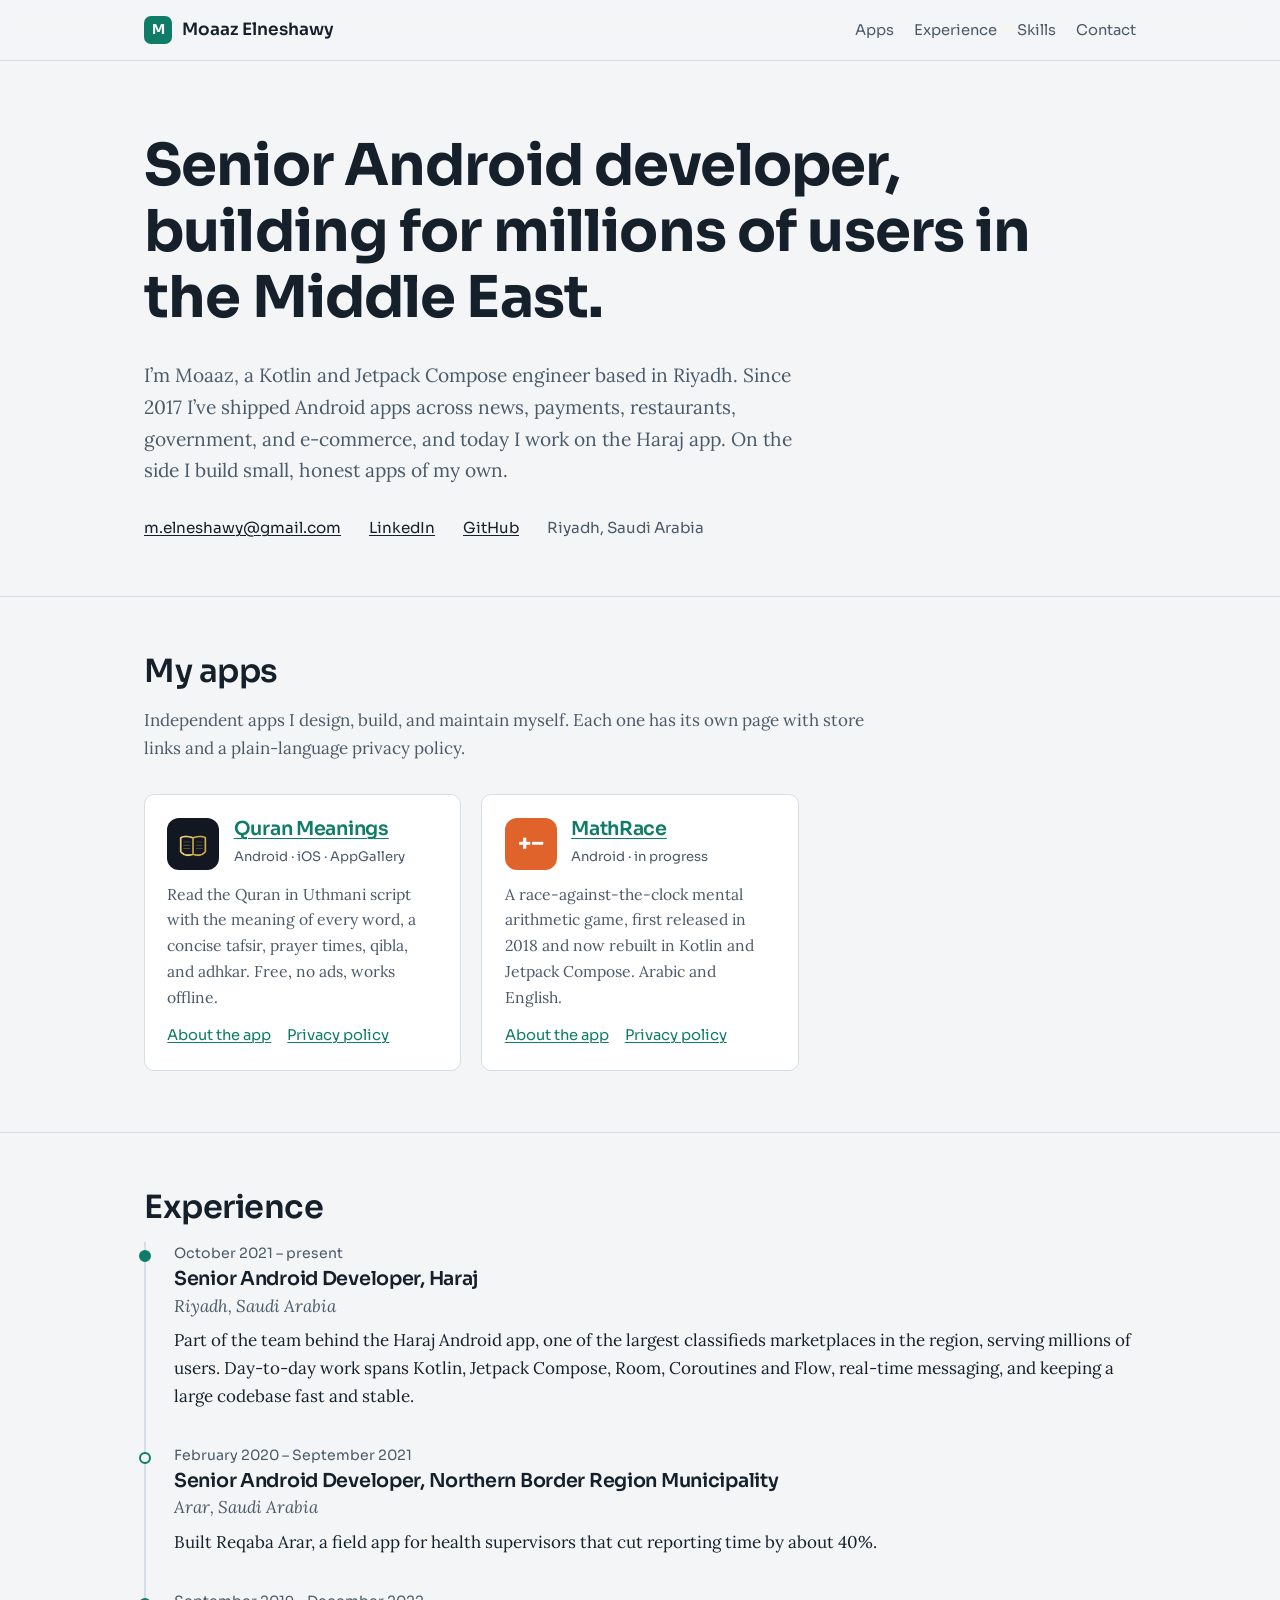
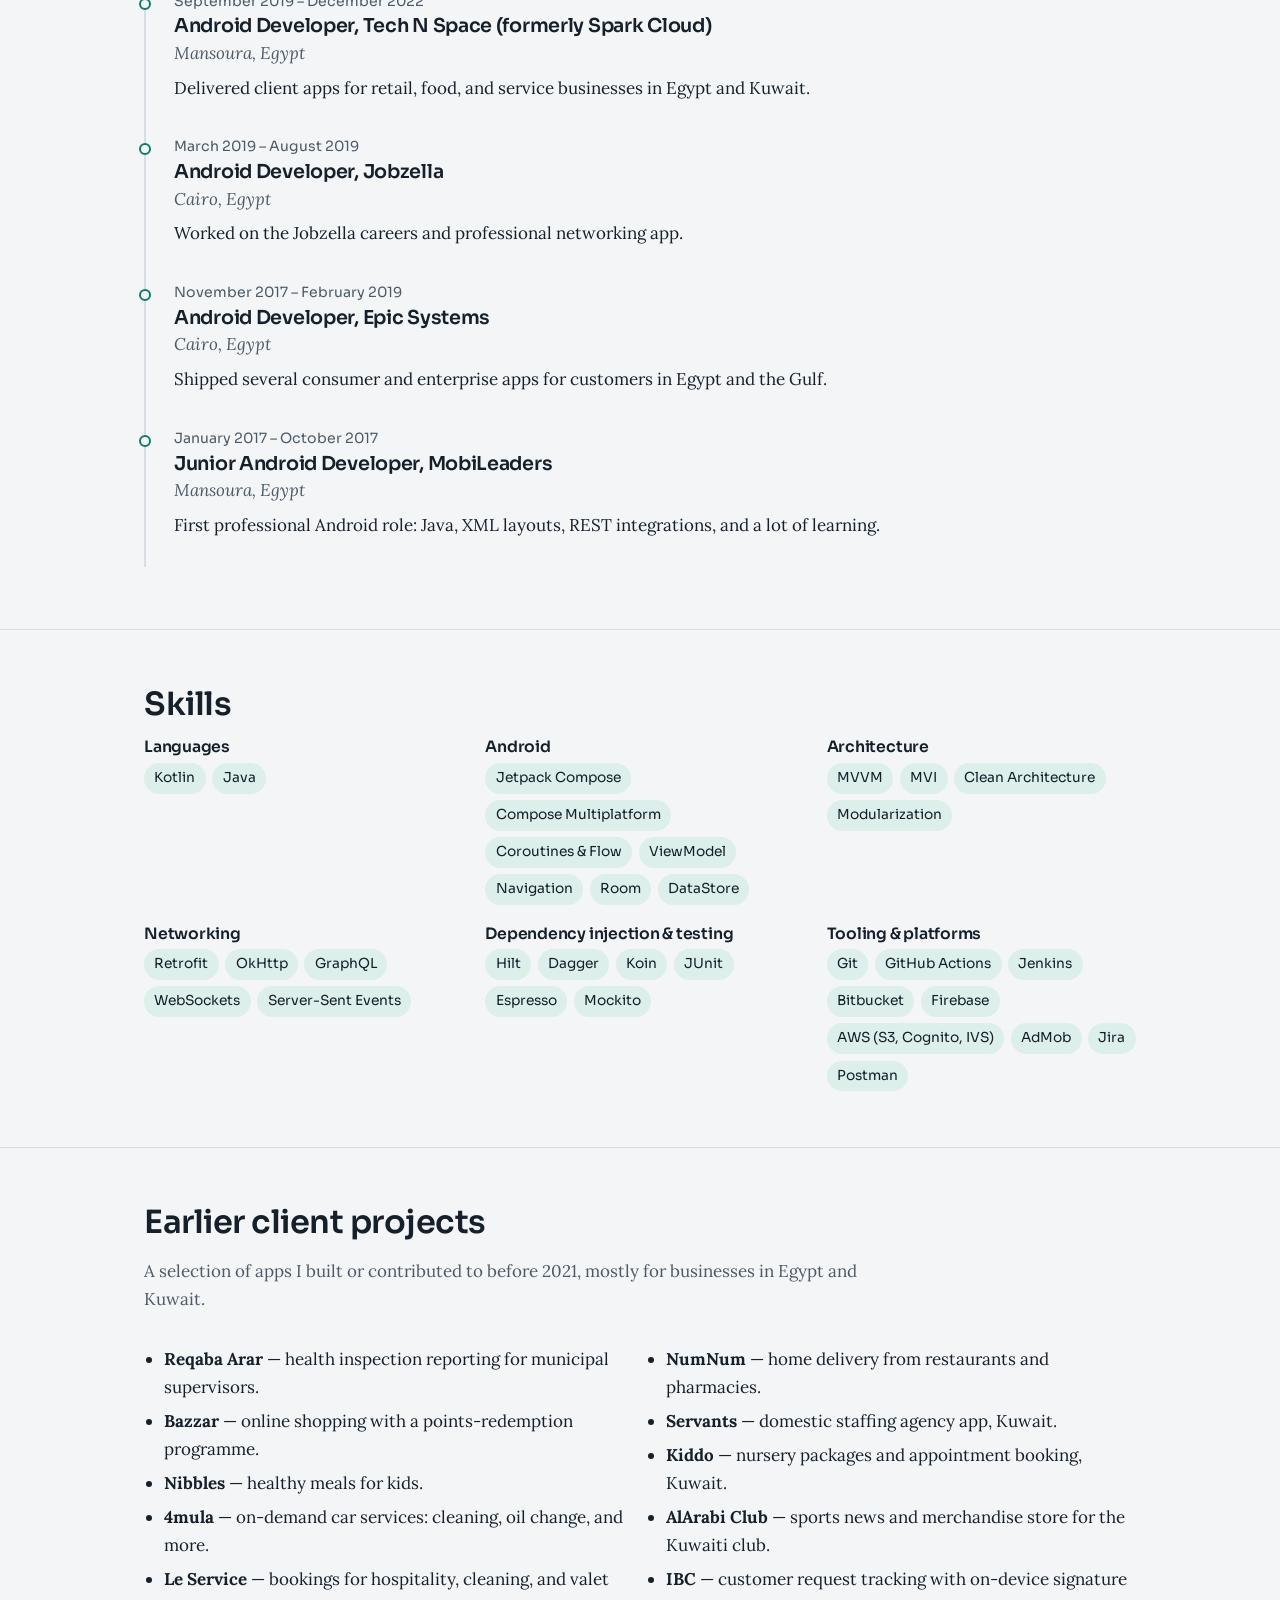
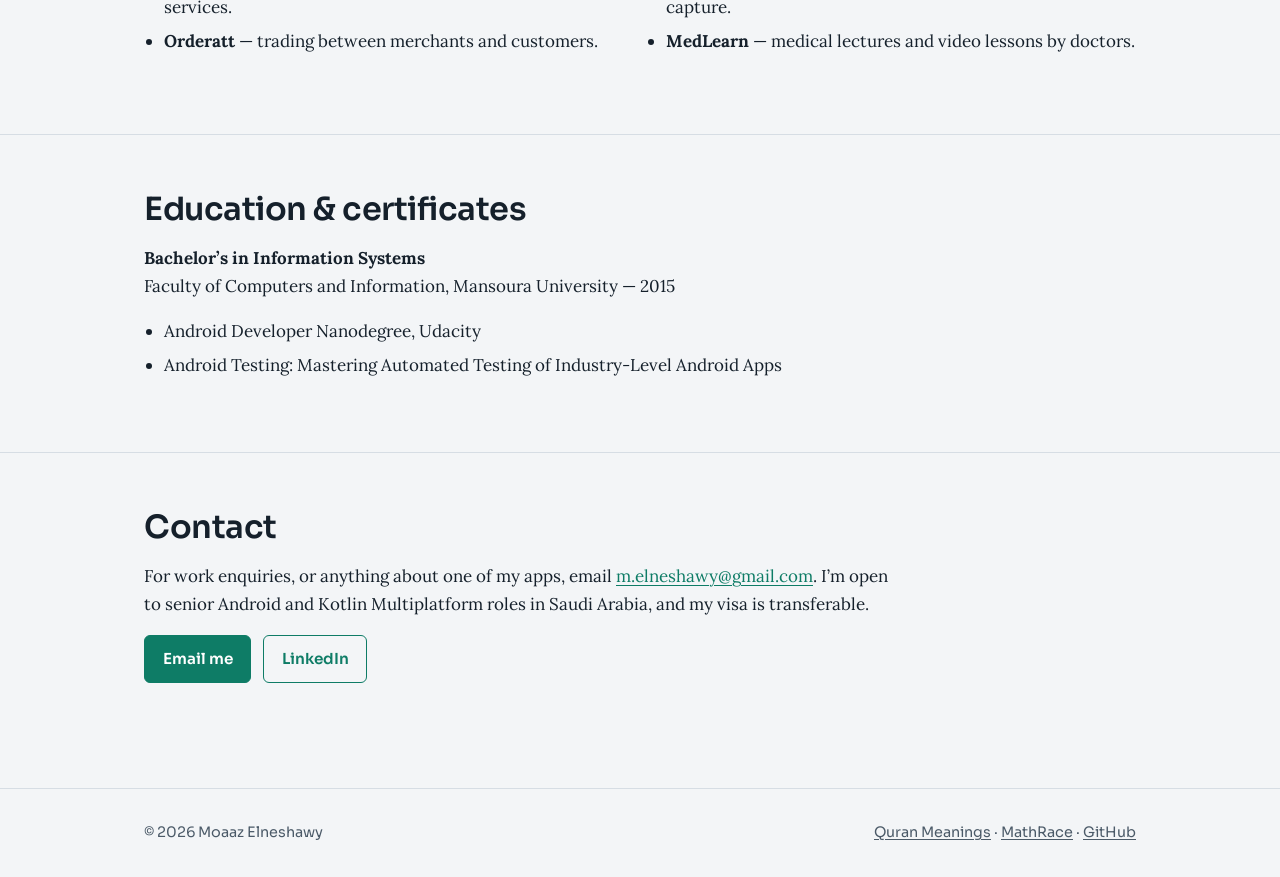
==== index.html @ 0c9f53a0 "Personal site" ====
<!DOCTYPE html>
<html lang="en">
<head>
  <meta charset="utf-8">
  <meta name="viewport" content="width=device-width, initial-scale=1">
  <title>Moaaz Elneshawy — Senior Android Developer</title>
  <meta name="description" content="Senior Android developer in Riyadh building Kotlin and Jetpack Compose apps, currently at Haraj. Resume, independent apps, and privacy policies.">
  <meta property="og:title" content="Moaaz Elneshawy — Senior Android Developer">
  <meta property="og:description" content="Kotlin, Jetpack Compose, Compose Multiplatform. Nine years of Android, currently at Haraj.">
  <meta property="og:type" content="website">
  <meta property="og:url" content="https://moaazelneshawy.github.io/">
  <link rel="canonical" href="https://moaazelneshawy.github.io/">
  <link rel="stylesheet" href="assets/style.css">
</head>
<body>

<header class="site-header">
  <div class="wrap">
    <a class="brand" href="./"><span class="brand-mark" aria-hidden="true">M</span> Moaaz Elneshawy</a>
    <nav class="site-nav" aria-label="Sections">
      <a href="#apps">Apps</a>
      <a href="#experience">Experience</a>
      <a href="#skills">Skills</a>
      <a href="#contact">Contact</a>
    </nav>
  </div>
</header>

<main>

  <section class="hero">
    <div class="wrap">
      <h1>Senior Android developer, building for millions of users in the Middle East.</h1>
      <p class="lede">I’m Moaaz, a Kotlin and Jetpack Compose engineer based in Riyadh. Since 2017 I’ve shipped Android apps across news, payments, restaurants, government, and e-commerce, and today I work on the Haraj app. On the side I build small, honest apps of my own.</p>
      <div class="hero-meta">
        <a href="mailto:m.elneshawy@gmail.com">m.elneshawy@gmail.com</a>
        <a href="https://www.linkedin.com/in/moaaz-elneshawy" rel="me">LinkedIn</a>
        <a href="https://github.com/MoaazElneshawy" rel="me">GitHub</a>
        <span>Riyadh, Saudi Arabia</span>
      </div>
    </div>
  </section>

  <section id="apps">
    <div class="wrap">
      <h2>My apps</h2>
      <p class="section-intro">Independent apps I design, build, and maintain myself. Each one has its own page with store links and a plain-language privacy policy.</p>
      <ul class="app-grid">
        <li class="app-card">
          <div class="app-card-head">
            <img class="app-icon" src="quran-meanings/assets/img/icon-192.png" alt="" width="52" height="52">
            <div>
              <h3><a href="apps/quran-meanings/">Quran Meanings</a></h3>
              <span class="status">Android · iOS · AppGallery</span>
            </div>
          </div>
          <p>Read the Quran in Uthmani script with the meaning of every word, a concise tafsir, prayer times, qibla, and adhkar. Free, no ads, works offline.</p>
          <div class="app-links">
            <a href="apps/quran-meanings/">About the app</a>
            <a href="https://moaazelneshawy.github.io/quran-meanings/privacy.html">Privacy policy</a>
          </div>
        </li>
        <li class="app-card">
          <div class="app-card-head">
            <span class="app-icon" style="background:#E0632B" aria-hidden="true">+−</span>
            <div>
              <h3><a href="apps/mathrace/">MathRace</a></h3>
              <span class="status">Android · in progress</span>
            </div>
          </div>
          <p>A race-against-the-clock mental arithmetic game, first released in 2018 and now rebuilt in Kotlin and Jetpack Compose. Arabic and English.</p>
          <div class="app-links">
            <a href="apps/mathrace/">About the app</a>
            <a href="apps/mathrace/privacy.html">Privacy policy</a>
          </div>
        </li>
      </ul>
    </div>
  </section>

  <section id="experience">
    <div class="wrap">
      <h2>Experience</h2>
      <ol class="timeline">
        <li>
          <span class="when">October 2021 – present</span>
          <h3>Senior Android Developer, Haraj</h3>
          <div class="where">Riyadh, Saudi Arabia</div>
          <p>Part of the team behind the Haraj Android app, one of the largest classifieds marketplaces in the region, serving millions of users. Day-to-day work spans Kotlin, Jetpack Compose, Room, Coroutines and Flow, real-time messaging, and keeping a large codebase fast and stable.</p>
        </li>
        <li>
          <span class="when">February 2020 – September 2021</span>
          <h3>Senior Android Developer, Northern Border Region Municipality</h3>
          <div class="where">Arar, Saudi Arabia</div>
          <p>Built Reqaba Arar, a field app for health supervisors that cut reporting time by about 40%.</p>
        </li>
        <li>
          <span class="when">September 2019 – December 2022</span>
          <h3>Android Developer, Tech N Space (formerly Spark Cloud)</h3>
          <div class="where">Mansoura, Egypt</div>
          <p>Delivered client apps for retail, food, and service businesses in Egypt and Kuwait.</p>
        </li>
        <li>
          <span class="when">March 2019 – August 2019</span>
          <h3>Android Developer, Jobzella</h3>
          <div class="where">Cairo, Egypt</div>
          <p>Worked on the Jobzella careers and professional networking app.</p>
        </li>
        <li>
          <span class="when">November 2017 – February 2019</span>
          <h3>Android Developer, Epic Systems</h3>
          <div class="where">Cairo, Egypt</div>
          <p>Shipped several consumer and enterprise apps for customers in Egypt and the Gulf.</p>
        </li>
        <li>
          <span class="when">January 2017 – October 2017</span>
          <h3>Junior Android Developer, MobiLeaders</h3>
          <div class="where">Mansoura, Egypt</div>
          <p>First professional Android role: Java, XML layouts, REST integrations, and a lot of learning.</p>
        </li>
      </ol>
    </div>
  </section>

  <section id="skills">
    <div class="wrap">
      <h2>Skills</h2>
      <div class="skills">
        <div>
          <h3>Languages</h3>
          <ul class="chips"><li>Kotlin</li><li>Java</li></ul>
        </div>
        <div>
          <h3>Android</h3>
          <ul class="chips"><li>Jetpack Compose</li><li>Compose Multiplatform</li><li>Coroutines &amp; Flow</li><li>ViewModel</li><li>Navigation</li><li>Room</li><li>DataStore</li></ul>
        </div>
        <div>
          <h3>Architecture</h3>
          <ul class="chips"><li>MVVM</li><li>MVI</li><li>Clean Architecture</li><li>Modularization</li></ul>
        </div>
        <div>
          <h3>Networking</h3>
          <ul class="chips"><li>Retrofit</li><li>OkHttp</li><li>GraphQL</li><li>WebSockets</li><li>Server-Sent Events</li></ul>
        </div>
        <div>
          <h3>Dependency injection &amp; testing</h3>
          <ul class="chips"><li>Hilt</li><li>Dagger</li><li>Koin</li><li>JUnit</li><li>Espresso</li><li>Mockito</li></ul>
        </div>
        <div>
          <h3>Tooling &amp; platforms</h3>
          <ul class="chips"><li>Git</li><li>GitHub Actions</li><li>Jenkins</li><li>Bitbucket</li><li>Firebase</li><li>AWS (S3, Cognito, IVS)</li><li>AdMob</li><li>Jira</li><li>Postman</li></ul>
        </div>
      </div>
    </div>
  </section>

  <section id="projects">
    <div class="wrap">
      <h2>Earlier client projects</h2>
      <p class="section-intro">A selection of apps I built or contributed to before 2021, mostly for businesses in Egypt and Kuwait.</p>
      <ul class="project-list">
        <li><strong>Reqaba Arar</strong> — health inspection reporting for municipal supervisors.</li>
        <li><strong>Bazzar</strong> — online shopping with a points-redemption programme.</li>
        <li><strong>Nibbles</strong> — healthy meals for kids.</li>
        <li><strong>4mula</strong> — on-demand car services: cleaning, oil change, and more.</li>
        <li><strong>Le Service</strong> — bookings for hospitality, cleaning, and valet services.</li>
        <li><strong>Orderatt</strong> — trading between merchants and customers.</li>
        <li><strong>NumNum</strong> — home delivery from restaurants and pharmacies.</li>
        <li><strong>Servants</strong> — domestic staffing agency app, Kuwait.</li>
        <li><strong>Kiddo</strong> — nursery packages and appointment booking, Kuwait.</li>
        <li><strong>AlArabi Club</strong> — sports news and merchandise store for the Kuwaiti club.</li>
        <li><strong>IBC</strong> — customer request tracking with on-device signature capture.</li>
        <li><strong>MedLearn</strong> — medical lectures and video lessons by doctors.</li>
      </ul>
    </div>
  </section>

  <section id="education">
    <div class="wrap">
      <h2>Education &amp; certificates</h2>
      <p><strong>Bachelor’s in Information Systems</strong><br>Faculty of Computers and Information, Mansoura University — 2015</p>
      <ul>
        <li>Android Developer Nanodegree, Udacity</li>
        <li>Android Testing: Mastering Automated Testing of Industry-Level Android Apps</li>
      </ul>
    </div>
  </section>

  <section id="contact">
    <div class="wrap">
      <h2>Contact</h2>
      <p class="measure">For work enquiries, or anything about one of my apps, email <a href="mailto:m.elneshawy@gmail.com">m.elneshawy@gmail.com</a>. I’m open to senior Android and Kotlin Multiplatform roles in Saudi Arabia, and my visa is transferable.</p>
      <p><a class="btn btn-primary" href="mailto:m.elneshawy@gmail.com">Email me</a> <a class="btn" href="https://www.linkedin.com/in/moaaz-elneshawy">LinkedIn</a></p>
    </div>
  </section>

</main>

<footer class="site-footer">
  <div class="wrap">
    <span>© 2026 Moaaz Elneshawy</span>
    <span><a href="apps/quran-meanings/">Quran Meanings</a> · <a href="apps/mathrace/">MathRace</a> · <a href="https://github.com/MoaazElneshawy">GitHub</a></span>
  </div>
</footer>

</body>
</html>
---- assets/style.css ----
/* Moaaz Elneshawy — shared styles
   Palette: steel paper, deep sea ink, bottle-green accent. */

@import url('https://fonts.googleapis.com/css2?family=Sora:wght@400;500;600;700&family=Lora:ital,wght@0,400;0,500;1,400&display=swap');

:root {
  color-scheme: light;
  --paper: #F3F5F7;
  --paper-raised: #FFFFFF;
  --ink: #15202B;
  --ink-soft: #4B5A68;
  --line: #D6DDE4;
  --accent: #0E7C66;
  --accent-ink: #FFFFFF;
  --accent-soft: #DCEFEA;
  --display: 'Sora', 'Segoe UI', Roboto, system-ui, sans-serif;
  --body: 'Lora', Georgia, 'Times New Roman', serif;
  --measure: 68ch;
  --radius: 10px;
  --radius-sm: 6px;
}

@media (prefers-color-scheme: dark) {
  :root {
    color-scheme: dark;
    --paper: #121A1F;
    --paper-raised: #1A242B;
    --ink: #E8EDF0;
    --ink-soft: #A3B1BC;
    --line: #2B3942;
    --accent: #3DBB9E;
    --accent-ink: #0B1A16;
    --accent-soft: #163A33;
  }
}

*, *::before, *::after { box-sizing: border-box; }

html { scroll-behavior: smooth; scroll-padding-top: 4.5rem; }

body {
  margin: 0;
  background: var(--paper);
  color: var(--ink);
  font-family: var(--body);
  font-size: 1.0625rem;
  line-height: 1.65;
  -webkit-font-smoothing: antialiased;
}

h1, h2, h3, h4 {
  font-family: var(--display);
  line-height: 1.15;
  letter-spacing: -0.015em;
  margin: 0 0 0.5em;
  font-weight: 600;
}
h1 { font-size: clamp(2.2rem, 6vw, 3.6rem); font-weight: 700; }
h2 { font-size: clamp(1.5rem, 3.5vw, 2rem); margin-top: 0; }
h3 { font-size: 1.2rem; }

p { margin: 0 0 1em; }
a { color: var(--accent); text-decoration-thickness: 1px; text-underline-offset: 0.15em; }
a:hover { text-decoration-thickness: 2px; }
:focus-visible { outline: 3px solid var(--accent); outline-offset: 3px; border-radius: 3px; }
img { max-width: 100%; height: auto; }
ul { padding-left: 1.2em; }
li { margin-bottom: 0.35em; }
hr { border: 0; border-top: 1px solid var(--line); margin: 0; }

.wrap { width: min(100% - 2.5rem, 62rem); margin-inline: auto; }
.measure { max-width: var(--measure); }

/* Header */
.site-header {
  position: sticky; top: 0; z-index: 10;
  background: color-mix(in srgb, var(--paper) 88%, transparent);
  backdrop-filter: blur(10px);
  border-bottom: 1px solid var(--line);
}
.site-header .wrap {
  display: flex; align-items: center; justify-content: space-between;
  gap: 1rem; min-height: 3.75rem;
}
.brand {
  font-family: var(--display); font-weight: 600; color: var(--ink);
  text-decoration: none; display: inline-flex; align-items: center; gap: 0.6rem;
}
.brand-mark {
  width: 1.75rem; height: 1.75rem; border-radius: 7px;
  background: var(--accent); color: var(--accent-ink);
  display: grid; place-items: center; font-size: 0.85rem; font-weight: 700;
}
.site-nav { display: flex; gap: 1.25rem; flex-wrap: wrap; }
.site-nav a { font-family: var(--display); font-size: 0.92rem; color: var(--ink-soft); text-decoration: none; }
.site-nav a:hover, .site-nav a[aria-current="page"] { color: var(--ink); text-decoration: underline; }

/* Sections */
section { padding-block: 3.5rem; }
section + section { border-top: 1px solid var(--line); }
.section-intro { color: var(--ink-soft); max-width: var(--measure); margin-bottom: 2rem; }

/* Hero */
.hero { padding-block: 4.5rem 3.5rem; }
.hero .lede { font-size: 1.2rem; max-width: 56ch; color: var(--ink-soft); }
.hero-meta {
  display: flex; flex-wrap: wrap; gap: 0.6rem 1.75rem; margin-top: 1.75rem;
  font-family: var(--display); font-size: 0.95rem;
}
.hero-meta a { color: var(--ink); }
.hero-meta span { color: var(--ink-soft); }

/* Buttons */
.btn {
  display: inline-block; font-family: var(--display); font-weight: 600; font-size: 0.95rem;
  padding: 0.65rem 1.1rem; border-radius: var(--radius-sm); text-decoration: none;
  border: 1px solid var(--accent); color: var(--accent);
}
.btn-primary { background: var(--accent); color: var(--accent-ink); }
.btn + .btn { margin-left: 0.5rem; }

/* App grid */
.app-grid {
  display: grid; gap: 1.25rem;
  grid-template-columns: repeat(auto-fill, minmax(17rem, 1fr));
  list-style: none; padding: 0; margin: 0;
}
.app-card {
  background: var(--paper-raised); border: 1px solid var(--line); border-radius: var(--radius);
  padding: 1.4rem; display: flex; flex-direction: column; gap: 0.75rem;
}
.app-card-head { display: flex; align-items: center; gap: 0.9rem; }
.app-icon {
  width: 3.25rem; height: 3.25rem; border-radius: 12px; flex: none;
  display: grid; place-items: center; font-family: var(--display); font-weight: 700; font-size: 1.4rem;
  color: #fff;
}
.app-card h3 { margin: 0; }
.app-card .status { font-family: var(--display); font-size: 0.82rem; color: var(--ink-soft); }
.app-card p { color: var(--ink-soft); margin: 0; font-size: 0.98rem; }
.app-links { display: flex; flex-wrap: wrap; gap: 0.4rem 1rem; margin-top: auto; font-family: var(--display); font-size: 0.92rem; }

/* Experience timeline (a real sequence, hence the rail) */
.timeline { list-style: none; padding: 0; margin: 0; border-left: 2px solid var(--line); }
.timeline li { position: relative; padding: 0 0 1.75rem 1.75rem; }
.timeline li::before {
  content: ""; position: absolute; left: -7px; top: 0.5rem;
  width: 12px; height: 12px; border-radius: 50%;
  background: var(--paper); border: 2px solid var(--accent);
}
.timeline li:first-child::before { background: var(--accent); }
.timeline .when { font-family: var(--display); font-size: 0.88rem; color: var(--ink-soft); display: block; margin-bottom: 0.15rem; }
.timeline h3 { margin-bottom: 0.1rem; }
.timeline .where { color: var(--ink-soft); font-style: italic; }
.timeline p { margin: 0.4rem 0 0; }

/* Skills */
.skills { display: grid; gap: 1.25rem 2rem; grid-template-columns: repeat(auto-fit, minmax(16rem, 1fr)); }
.skills h3 { font-size: 0.98rem; margin-bottom: 0.4rem; }
.chips { display: flex; flex-wrap: wrap; gap: 0.4rem; list-style: none; padding: 0; margin: 0; }
.chips li {
  font-family: var(--display); font-size: 0.86rem; margin: 0;
  background: var(--accent-soft); color: var(--ink); padding: 0.25rem 0.65rem; border-radius: 999px;
}

/* Earlier projects */
.project-list { columns: 2; column-gap: 2rem; padding-left: 1.2em; }
@media (max-width: 40rem) { .project-list { columns: 1; } }
.project-list li { break-inside: avoid; }

/* Document pages (privacy, app pages) */
.doc { padding-block: 3rem 4rem; }
.doc h1 { font-size: clamp(1.9rem, 5vw, 2.8rem); }
.doc h2 { font-size: 1.35rem; margin-top: 2.25rem; }
.doc h3 { font-size: 1.05rem; margin-top: 1.5rem; }
.doc .meta { font-family: var(--display); color: var(--ink-soft); font-size: 0.92rem; margin-bottom: 2rem; }
.summary {
  background: var(--paper-raised); border: 1px solid var(--line); border-left: 4px solid var(--accent);
  border-radius: var(--radius-sm); padding: 1rem 1.25rem; margin: 1.5rem 0 2rem;
}
.summary ul { margin: 0; }
.doc table { border-collapse: collapse; width: 100%; font-size: 0.95rem; margin: 1rem 0; }
.doc th, .doc td { text-align: left; padding: 0.55rem 0.6rem; border-bottom: 1px solid var(--line); vertical-align: top; }
.doc th { font-family: var(--display); font-weight: 600; }
.table-scroll { overflow-x: auto; }

/* Footer */
.site-footer {
  border-top: 1px solid var(--line); padding-block: 2rem; margin-top: 2rem;
  color: var(--ink-soft); font-family: var(--display); font-size: 0.9rem;
}
.site-footer .wrap { display: flex; flex-wrap: wrap; justify-content: space-between; gap: 0.75rem 2rem; }
.site-footer a { color: var(--ink-soft); }

@media (prefers-reduced-motion: reduce) { html { scroll-behavior: auto; } }
@media print {
  .site-header, .site-footer, .btn { display: none; }
  body { background: #fff; color: #000; font-size: 11pt; }
  section { padding-block: 1.5rem; }
}
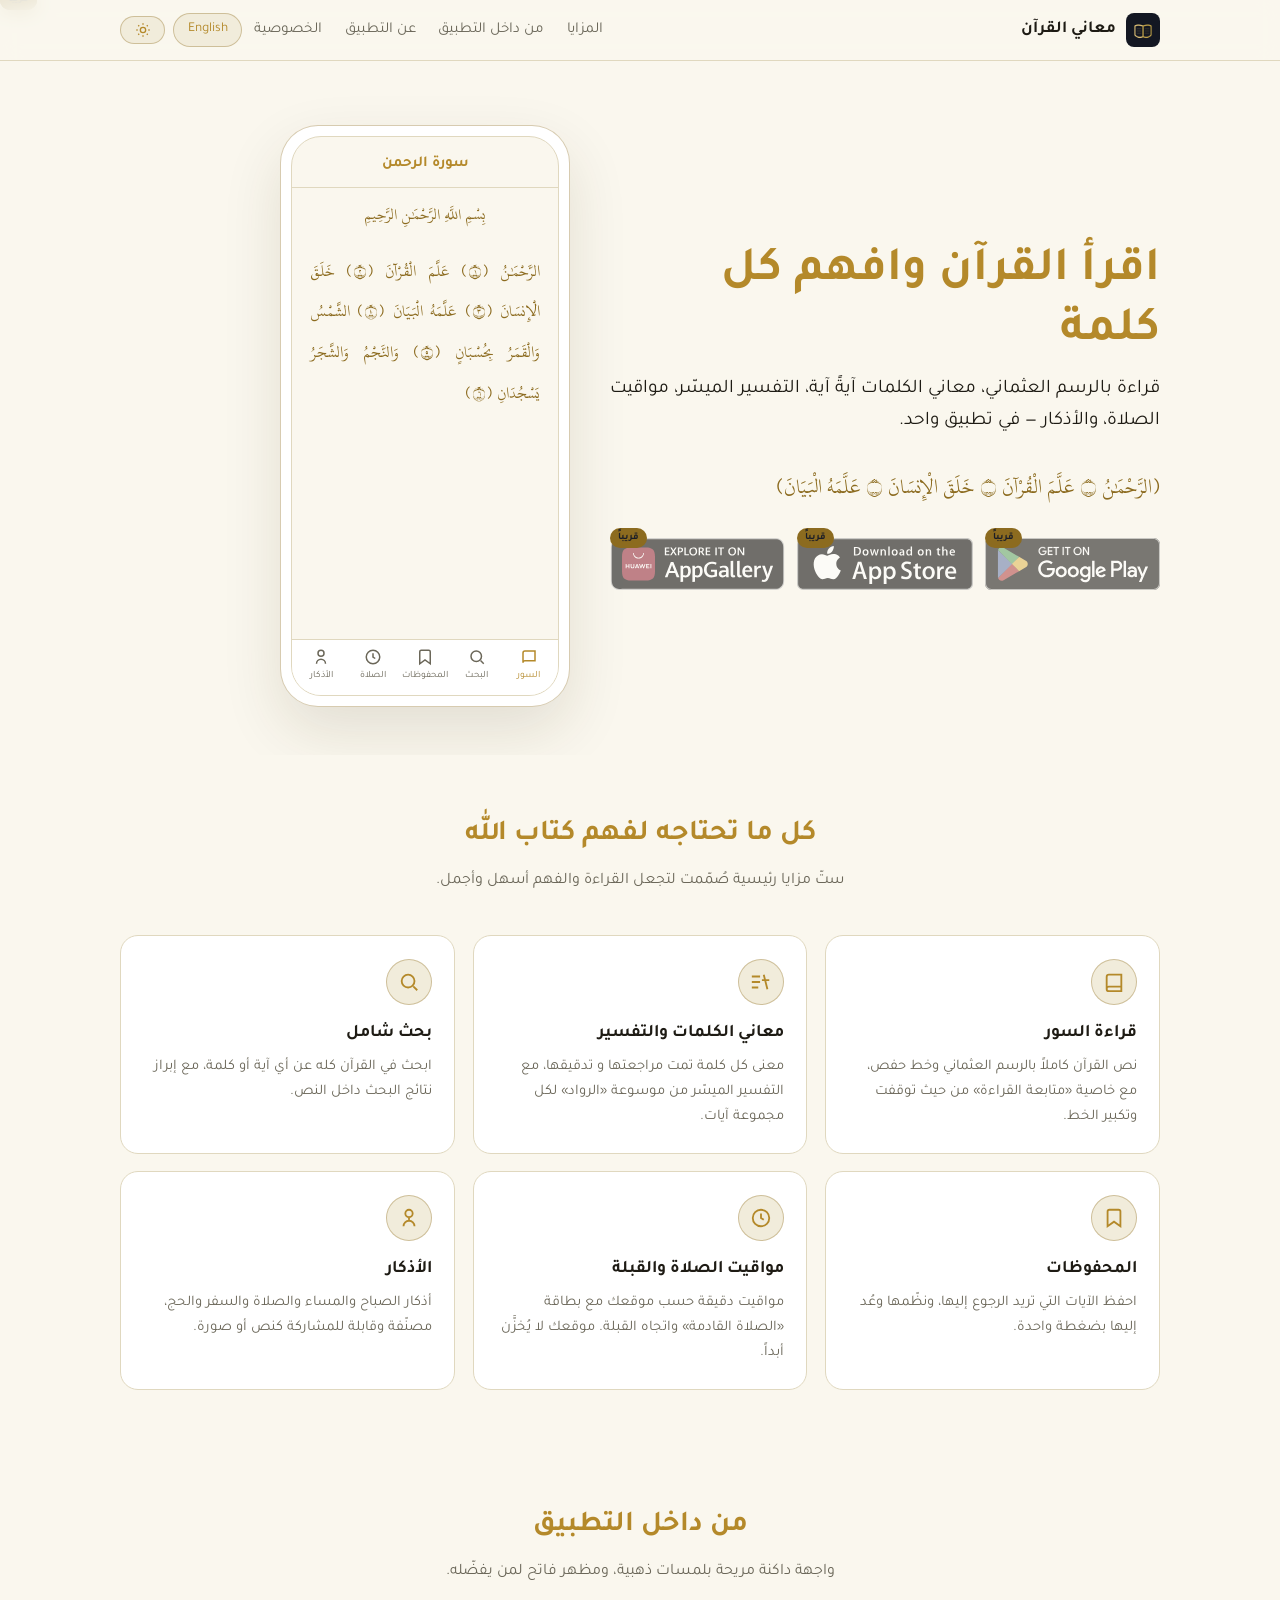
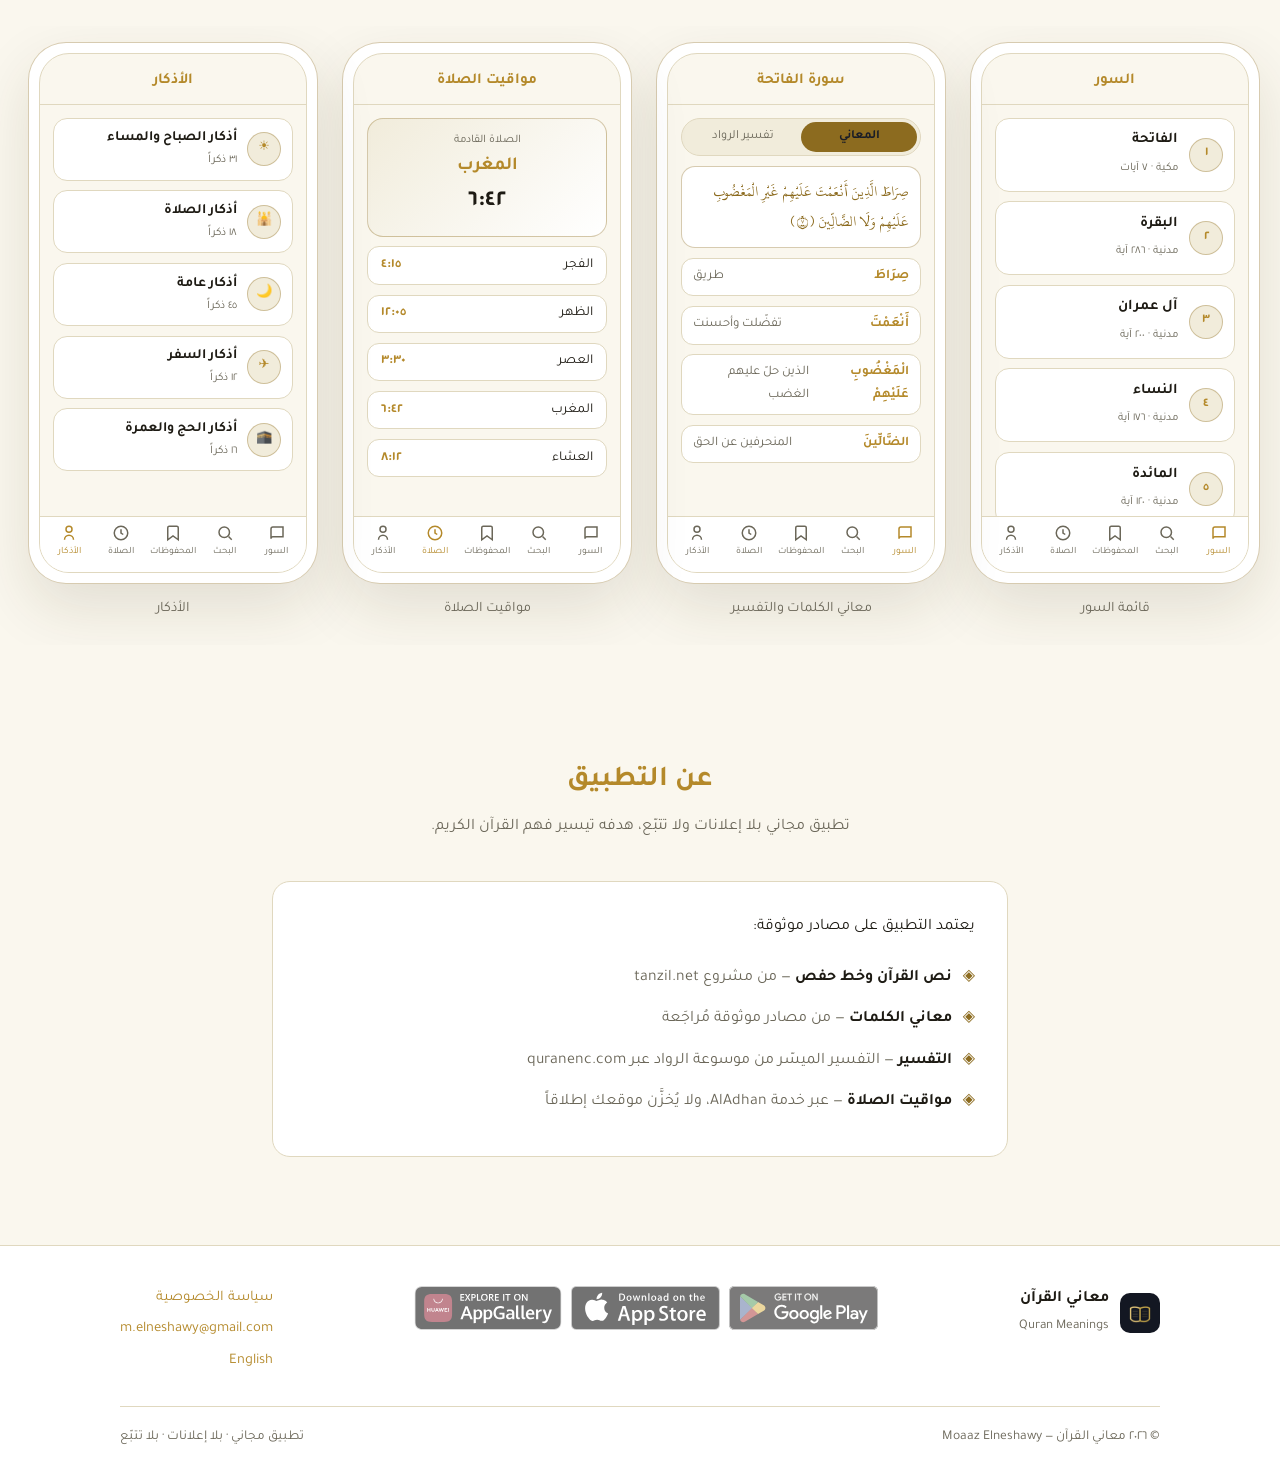
==== commit 3c4413b9: "deploy: MoaazElneshawy/QuranWords@751737ed7e004953595220b71a29611618916d1f" ====
--- a/index.html
+++ b/index.html
@@ -1,207 +1,305 @@
 <!DOCTYPE html>
-<html lang="en">
+<html lang="ar" dir="rtl" data-theme="dark">
 <head>
-  <meta charset="utf-8">
+  <meta charset="UTF-8">
   <meta name="viewport" content="width=device-width, initial-scale=1">
-  <title>Moaaz Elneshawy — Senior Android Developer</title>
-  <meta name="description" content="Senior Android developer in Riyadh building Kotlin and Jetpack Compose apps, currently at Haraj. Resume, independent apps, and privacy policies.">
-  <meta property="og:title" content="Moaaz Elneshawy — Senior Android Developer">
-  <meta property="og:description" content="Kotlin, Jetpack Compose, Compose Multiplatform. Nine years of Android, currently at Haraj.">
+  <meta http-equiv="Content-Security-Policy" content="default-src 'none'; script-src 'self'; style-src 'self'; img-src 'self'; font-src 'self'; base-uri 'none'; form-action 'none'">
+  <meta name="referrer" content="strict-origin-when-cross-origin">
+  <title>معاني القرآن — اقرأ القرآن وافهم كل كلمة</title>
+  <meta name="description" content="تطبيق معاني القرآن: قراءة القرآن بالرسم العثماني، معاني الكلمات من البيان، تفسير الرواد، مواقيت الصلاة والقبلة، والأذكار. متوفر لأندرويد و iOS وهواوي.">
+  <link rel="canonical" href="https://moaazelneshawy.github.io/quran-meanings/">
+  <link rel="alternate" hreflang="ar" href="https://moaazelneshawy.github.io/quran-meanings/">
+  <link rel="alternate" hreflang="en" href="https://moaazelneshawy.github.io/quran-meanings/en/">
+  <link rel="alternate" hreflang="x-default" href="https://moaazelneshawy.github.io/quran-meanings/">
   <meta property="og:type" content="website">
-  <meta property="og:url" content="https://moaazelneshawy.github.io/">
-  <link rel="canonical" href="https://moaazelneshawy.github.io/">
-  <link rel="stylesheet" href="assets/style.css">
+  <meta property="og:title" content="معاني القرآن — اقرأ القرآن وافهم كل كلمة">
+  <meta property="og:description" content="قراءة بالرسم العثماني، معاني الكلمات، التفسير، مواقيت الصلاة، والأذكار — في تطبيق واحد.">
+  <meta property="og:image" content="https://moaazelneshawy.github.io/quran-meanings/assets/img/app-icon-1024.png">
+  <meta property="og:url" content="https://moaazelneshawy.github.io/quran-meanings/">
+  <meta property="og:locale" content="ar">
+  <meta name="twitter:card" content="summary">
+  <link rel="icon" type="image/png" href="favicon.png">
+  <link rel="apple-touch-icon" href="apple-touch-icon.png">
+  <link rel="stylesheet" href="assets/css/style.css">
+  <script src="assets/js/theme.js"></script>
+  <script type="application/ld+json">
+  {
+    "@context": "https://schema.org",
+    "@type": "MobileApplication",
+    "name": "معاني القرآن",
+    "alternateName": "Quran Meanings",
+    "operatingSystem": "Android, iOS",
+    "applicationCategory": "ReferenceApplication",
+    "description": "قراءة القرآن بالرسم العثماني مع معاني الكلمات والتفسير ومواقيت الصلاة والأذكار.",
+    "offers": { "@type": "Offer", "price": "0" }
+  }
+  </script>
 </head>
 <body>
 
 <header class="site-header">
-  <div class="wrap">
-    <a class="brand" href="./"><span class="brand-mark" aria-hidden="true">M</span> Moaaz Elneshawy</a>
-    <nav class="site-nav" aria-label="Sections">
-      <a href="#apps">Apps</a>
-      <a href="#experience">Experience</a>
-      <a href="#skills">Skills</a>
-      <a href="#contact">Contact</a>
+  <div class="container">
+    <a class="brand" href="#">
+      <img src="assets/img/icon-192.png" alt="أيقونة معاني القرآن" width="34" height="34">
+      معاني القرآن
+    </a>
+    <nav class="site-nav" aria-label="التنقل">
+      <a href="#features">المزايا</a>
+      <a href="#screens">من داخل التطبيق</a>
+      <a href="#about">عن التطبيق</a>
+      <a href="privacy.html">الخصوصية</a>
     </nav>
+    <div class="header-actions">
+      <a class="lang-switch" href="en/" lang="en" hreflang="en">English</a>
+      <button class="theme-toggle" type="button" aria-label="تبديل المظهر">
+        <svg class="icon-moon" viewBox="0 0 24 24" fill="none" stroke="currentColor" stroke-width="2" aria-hidden="true"><path d="M21 12.8A9 9 0 1 1 11.2 3 7 7 0 0 0 21 12.8z"/></svg>
+        <svg class="icon-sun" viewBox="0 0 24 24" fill="none" stroke="currentColor" stroke-width="2" aria-hidden="true"><circle cx="12" cy="12" r="4"/><path d="M12 2v2M12 20v2M4.9 4.9l1.4 1.4M17.7 17.7l1.4 1.4M2 12h2M20 12h2M4.9 19.1l1.4-1.4M17.7 6.3l1.4-1.4"/></svg>
+      </button>
+    </div>
   </div>
 </header>
 
 <main>
 
+  <!-- ==================== hero ==================== -->
   <section class="hero">
-    <div class="wrap">
-      <h1>Senior Android developer, building for millions of users in the Middle East.</h1>
-      <p class="lede">I’m Moaaz, a Kotlin and Jetpack Compose engineer based in Riyadh. Since 2017 I’ve shipped Android apps across news, payments, restaurants, government, and e-commerce, and today I work on the Haraj app. On the side I build small, honest apps of my own.</p>
-      <div class="hero-meta">
-        <a href="mailto:m.elneshawy@gmail.com">m.elneshawy@gmail.com</a>
-        <a href="https://www.linkedin.com/in/moaaz-elneshawy" rel="me">LinkedIn</a>
-        <a href="https://github.com/MoaazElneshawy" rel="me">GitHub</a>
-        <span>Riyadh, Saudi Arabia</span>
+    <div class="container">
+      <div class="hero-copy">
+        <h1>اقرأ القرآن وافهم كل كلمة</h1>
+        <p class="tagline">قراءة بالرسم العثماني، معاني الكلمات آيةً آية، التفسير الميسّر، مواقيت الصلاة، والأذكار — في تطبيق واحد.</p>
+        <p class="quran hero-verse">﴿الرَّحْمَٰنُ ۝ عَلَّمَ الْقُرْآنَ ۝ خَلَقَ الْإِنسَانَ ۝ عَلَّمَهُ الْبَيَانَ﴾</p>
+        <div class="store-badges">
+          <a class="badge-soon" href="#" data-soon="قريباً" aria-label="Google Play — قريباً"><img src="assets/img/badges/gplay-badge.svg" alt="احصل عليه من Google Play" height="52"></a>
+          <a class="badge-soon" href="#" data-soon="قريباً" aria-label="App Store — قريباً"><img src="assets/img/badges/appstore-badge.svg" alt="حمّله من App Store" height="52"></a>
+          <a class="badge-soon" href="#" data-soon="قريباً" aria-label="AppGallery — قريباً"><img src="assets/img/badges/appgallery-badge.svg" alt="استكشفه على AppGallery" height="52"></a>
+        </div>
+      </div>
+
+      <!-- phone frame: recreated reading screen -->
+      <div class="hero-phone">
+        <div class="phone" aria-hidden="true">
+          <div class="phone-screen">
+            <div class="app-topbar">سورة الرحمن</div>
+            <div class="app-body">
+              <p class="quran basmala">بِسْمِ اللَّهِ الرَّحْمَٰنِ الرَّحِيمِ</p>
+              <p class="quran reading-text">الرَّحْمَٰنُ ﴿١﴾ عَلَّمَ الْقُرْآنَ ﴿٢﴾ خَلَقَ الْإِنسَانَ ﴿٣﴾ عَلَّمَهُ الْبَيَانَ ﴿٤﴾ الشَّمْسُ وَالْقَمَرُ بِحُسْبَانٍ ﴿٥﴾ وَالنَّجْمُ وَالشَّجَرُ يَسْجُدَانِ ﴿٦﴾</p>
+            </div>
+            <div class="app-bottomnav">
+              <span class="active"><svg viewBox="0 0 24 24" fill="none" stroke="currentColor" stroke-width="2"><path d="M4 19.5A2.5 2.5 0 0 1 6.5 17H20V4H6.5A2.5 2.5 0 0 0 4 6.5v13z"/></svg>السور</span>
+              <span><svg viewBox="0 0 24 24" fill="none" stroke="currentColor" stroke-width="2"><circle cx="11" cy="11" r="7"/><path d="m21 21-4.3-4.3"/></svg>البحث</span>
+              <span><svg viewBox="0 0 24 24" fill="none" stroke="currentColor" stroke-width="2"><path d="M19 21l-7-5-7 5V5a2 2 0 0 1 2-2h10a2 2 0 0 1 2 2z"/></svg>المحفوظات</span>
+              <span><svg viewBox="0 0 24 24" fill="none" stroke="currentColor" stroke-width="2"><circle cx="12" cy="12" r="9"/><path d="M12 7v5l3 2"/></svg>الصلاة</span>
+              <span><svg viewBox="0 0 24 24" fill="none" stroke="currentColor" stroke-width="2"><path d="M12 3a4 4 0 1 0 0 8 4 4 0 0 0 0-8zM6 21a6 6 0 0 1 12 0"/></svg>الأذكار</span>
+            </div>
+          </div>
+        </div>
       </div>
     </div>
   </section>
 
-  <section id="apps">
-    <div class="wrap">
-      <h2>My apps</h2>
-      <p class="section-intro">Independent apps I design, build, and maintain myself. Each one has its own page with store links and a plain-language privacy policy.</p>
-      <ul class="app-grid">
-        <li class="app-card">
-          <div class="app-card-head">
-            <img class="app-icon" src="quran-meanings/assets/img/icon-192.png" alt="" width="52" height="52">
-            <div>
-              <h3><a href="apps/quran-meanings/">Quran Meanings</a></h3>
-              <span class="status">Android · iOS · AppGallery</span>
-            </div>
-          </div>
-          <p>Read the Quran in Uthmani script with the meaning of every word, a concise tafsir, prayer times, qibla, and adhkar. Free, no ads, works offline.</p>
-          <div class="app-links">
-            <a href="apps/quran-meanings/">About the app</a>
-            <a href="https://moaazelneshawy.github.io/quran-meanings/privacy.html">Privacy policy</a>
-          </div>
-        </li>
-        <li class="app-card">
-          <div class="app-card-head">
-            <span class="app-icon" style="background:#E0632B" aria-hidden="true">+−</span>
-            <div>
-              <h3><a href="apps/mathrace/">MathRace</a></h3>
-              <span class="status">Android · in progress</span>
-            </div>
-          </div>
-          <p>A race-against-the-clock mental arithmetic game, first released in 2018 and now rebuilt in Kotlin and Jetpack Compose. Arabic and English.</p>
-          <div class="app-links">
-            <a href="apps/mathrace/">About the app</a>
-            <a href="apps/mathrace/privacy.html">Privacy policy</a>
-          </div>
-        </li>
-      </ul>
+  <!-- ==================== features ==================== -->
+  <section id="features">
+    <div class="container">
+      <div class="section-head">
+        <h2>كل ما تحتاجه لفهم كتاب الله</h2>
+        <p>ستّ مزايا رئيسية صُمّمت لتجعل القراءة والفهم أسهل وأجمل.</p>
+      </div>
+      <div class="features-grid">
+        <div class="feature-card">
+          <div class="f-icon"><svg viewBox="0 0 24 24" fill="none" stroke-width="2"><path d="M4 19.5A2.5 2.5 0 0 1 6.5 17H20V4H6.5A2.5 2.5 0 0 0 4 6.5v13zM4 19.5A2.5 2.5 0 0 0 6.5 22H20v-5"/></svg></div>
+          <h3>قراءة السور</h3>
+          <p>نص القرآن كاملاً بالرسم العثماني وخط حفص، مع خاصية «متابعة القراءة» من حيث توقفت وتكبير الخط.</p>
+        </div>
+        <div class="feature-card">
+          <div class="f-icon"><svg viewBox="0 0 24 24" fill="none" stroke-width="2"><path d="M2 6h9M2 12h9M2 18h7M15 4l4 16M13 10h8"/></svg></div>
+          <h3>معاني الكلمات والتفسير</h3>
+          <p>معنى كل كلمة تمت مراجعتها و تدقيقها، مع التفسير الميسّر من موسوعة «الرواد» لكل مجموعة آيات.</p>
+        </div>
+        <div class="feature-card">
+          <div class="f-icon"><svg viewBox="0 0 24 24" fill="none" stroke-width="2"><circle cx="11" cy="11" r="7"/><path d="m21 21-4.3-4.3"/></svg></div>
+          <h3>بحث شامل</h3>
+          <p>ابحث في القرآن كله عن أي آية أو كلمة، مع إبراز نتائج البحث داخل النص.</p>
+        </div>
+        <div class="feature-card">
+          <div class="f-icon"><svg viewBox="0 0 24 24" fill="none" stroke-width="2"><path d="M19 21l-7-5-7 5V5a2 2 0 0 1 2-2h10a2 2 0 0 1 2 2z"/></svg></div>
+          <h3>المحفوظات</h3>
+          <p>احفظ الآيات التي تريد الرجوع إليها، ونظّمها وعُد إليها بضغطة واحدة.</p>
+        </div>
+        <div class="feature-card">
+          <div class="f-icon"><svg viewBox="0 0 24 24" fill="none" stroke-width="2"><circle cx="12" cy="12" r="9"/><path d="M12 7v5l3 2"/></svg></div>
+          <h3>مواقيت الصلاة والقبلة</h3>
+          <p>مواقيت دقيقة حسب موقعك مع بطاقة «الصلاة القادمة» واتجاه القبلة. موقعك لا يُخزَّن أبداً.</p>
+        </div>
+        <div class="feature-card">
+          <div class="f-icon"><svg viewBox="0 0 24 24" fill="none" stroke-width="2"><path d="M12 3a4 4 0 1 0 0 8 4 4 0 0 0 0-8zM6 21a6 6 0 0 1 12 0M12 11v3"/></svg></div>
+          <h3>الأذكار</h3>
+          <p>أذكار الصباح والمساء والصلاة والسفر والحج، مصنّفة وقابلة للمشاركة كنص أو صورة.</p>
+        </div>
+      </div>
     </div>
   </section>
 
-  <section id="experience">
-    <div class="wrap">
-      <h2>Experience</h2>
-      <ol class="timeline">
-        <li>
-          <span class="when">October 2021 – present</span>
-          <h3>Senior Android Developer, Haraj</h3>
-          <div class="where">Riyadh, Saudi Arabia</div>
-          <p>Part of the team behind the Haraj Android app, one of the largest classifieds marketplaces in the region, serving millions of users. Day-to-day work spans Kotlin, Jetpack Compose, Room, Coroutines and Flow, real-time messaging, and keeping a large codebase fast and stable.</p>
-        </li>
-        <li>
-          <span class="when">February 2020 – September 2021</span>
-          <h3>Senior Android Developer, Northern Border Region Municipality</h3>
-          <div class="where">Arar, Saudi Arabia</div>
-          <p>Built Reqaba Arar, a field app for health supervisors that cut reporting time by about 40%.</p>
-        </li>
-        <li>
-          <span class="when">September 2019 – December 2022</span>
-          <h3>Android Developer, Tech N Space (formerly Spark Cloud)</h3>
-          <div class="where">Mansoura, Egypt</div>
-          <p>Delivered client apps for retail, food, and service businesses in Egypt and Kuwait.</p>
-        </li>
-        <li>
-          <span class="when">March 2019 – August 2019</span>
-          <h3>Android Developer, Jobzella</h3>
-          <div class="where">Cairo, Egypt</div>
-          <p>Worked on the Jobzella careers and professional networking app.</p>
-        </li>
-        <li>
-          <span class="when">November 2017 – February 2019</span>
-          <h3>Android Developer, Epic Systems</h3>
-          <div class="where">Cairo, Egypt</div>
-          <p>Shipped several consumer and enterprise apps for customers in Egypt and the Gulf.</p>
-        </li>
-        <li>
-          <span class="when">January 2017 – October 2017</span>
-          <h3>Junior Android Developer, MobiLeaders</h3>
-          <div class="where">Mansoura, Egypt</div>
-          <p>First professional Android role: Java, XML layouts, REST integrations, and a lot of learning.</p>
-        </li>
-      </ol>
+  <!-- ==================== screens ==================== -->
+  <section id="screens">
+    <div class="section-head">
+      <h2>من داخل التطبيق</h2>
+      <p>واجهة داكنة مريحة بلمسات ذهبية، ومظهر فاتح لمن يفضّله.</p>
+    </div>
+    <div class="screens-strip">
+
+      <div>
+        <div class="phone" aria-hidden="true">
+          <div class="phone-screen">
+            <div class="app-topbar">السور</div>
+            <div class="app-body">
+              <div class="surah-row"><span class="ayah-badge">١</span><span><span class="s-name">الفاتحة</span><br><span class="s-meta">مكية · ٧ آيات</span></span></div>
+              <div class="surah-row"><span class="ayah-badge">٢</span><span><span class="s-name">البقرة</span><br><span class="s-meta">مدنية · ٢٨٦ آية</span></span></div>
+              <div class="surah-row"><span class="ayah-badge">٣</span><span><span class="s-name">آل عمران</span><br><span class="s-meta">مدنية · ٢٠٠ آية</span></span></div>
+              <div class="surah-row"><span class="ayah-badge">٤</span><span><span class="s-name">النساء</span><br><span class="s-meta">مدنية · ١٧٦ آية</span></span></div>
+              <div class="surah-row"><span class="ayah-badge">٥</span><span><span class="s-name">المائدة</span><br><span class="s-meta">مدنية · ١٢٠ آية</span></span></div>
+              <div class="surah-row"><span class="ayah-badge">٦</span><span><span class="s-name">الأنعام</span><br><span class="s-meta">مكية · ١٦٥ آية</span></span></div>
+            </div>
+            <div class="app-bottomnav">
+              <span class="active"><svg viewBox="0 0 24 24" fill="none" stroke="currentColor" stroke-width="2"><path d="M4 19.5A2.5 2.5 0 0 1 6.5 17H20V4H6.5A2.5 2.5 0 0 0 4 6.5v13z"/></svg>السور</span>
+              <span><svg viewBox="0 0 24 24" fill="none" stroke="currentColor" stroke-width="2"><circle cx="11" cy="11" r="7"/><path d="m21 21-4.3-4.3"/></svg>البحث</span>
+              <span><svg viewBox="0 0 24 24" fill="none" stroke="currentColor" stroke-width="2"><path d="M19 21l-7-5-7 5V5a2 2 0 0 1 2-2h10a2 2 0 0 1 2 2z"/></svg>المحفوظات</span>
+              <span><svg viewBox="0 0 24 24" fill="none" stroke="currentColor" stroke-width="2"><circle cx="12" cy="12" r="9"/><path d="M12 7v5l3 2"/></svg>الصلاة</span>
+              <span><svg viewBox="0 0 24 24" fill="none" stroke="currentColor" stroke-width="2"><path d="M12 3a4 4 0 1 0 0 8 4 4 0 0 0 0-8zM6 21a6 6 0 0 1 12 0"/></svg>الأذكار</span>
+            </div>
+          </div>
+        </div>
+        <p class="screen-caption">قائمة السور</p>
+      </div>
+
+      <div>
+        <div class="phone" aria-hidden="true">
+          <div class="phone-screen">
+            <div class="app-topbar">سورة الفاتحة</div>
+            <div class="app-body">
+              <div class="tab-pill"><span class="active">المعاني</span><span>تفسير الرواد</span></div>
+              <p class="quran meaning-ayah">صِرَاطَ الَّذِينَ أَنْعَمْتَ عَلَيْهِمْ غَيْرِ الْمَغْضُوبِ عَلَيْهِمْ وَلَا الضَّالِّينَ ﴿٧﴾</p>
+              <div class="word-row"><span class="w">صِرَاطَ</span><span class="m">طريق</span></div>
+              <div class="word-row"><span class="w">أَنْعَمْتَ</span><span class="m">تفضّلت وأحسنت</span></div>
+              <div class="word-row"><span class="w">الْمَغْضُوبِ عَلَيْهِمْ</span><span class="m">الذين حلّ عليهم الغضب</span></div>
+              <div class="word-row"><span class="w">الضَّالِّينَ</span><span class="m">المنحرفين عن الحق</span></div>
+            </div>
+            <div class="app-bottomnav">
+              <span class="active"><svg viewBox="0 0 24 24" fill="none" stroke="currentColor" stroke-width="2"><path d="M4 19.5A2.5 2.5 0 0 1 6.5 17H20V4H6.5A2.5 2.5 0 0 0 4 6.5v13z"/></svg>السور</span>
+              <span><svg viewBox="0 0 24 24" fill="none" stroke="currentColor" stroke-width="2"><circle cx="11" cy="11" r="7"/><path d="m21 21-4.3-4.3"/></svg>البحث</span>
+              <span><svg viewBox="0 0 24 24" fill="none" stroke="currentColor" stroke-width="2"><path d="M19 21l-7-5-7 5V5a2 2 0 0 1 2-2h10a2 2 0 0 1 2 2z"/></svg>المحفوظات</span>
+              <span><svg viewBox="0 0 24 24" fill="none" stroke="currentColor" stroke-width="2"><circle cx="12" cy="12" r="9"/><path d="M12 7v5l3 2"/></svg>الصلاة</span>
+              <span><svg viewBox="0 0 24 24" fill="none" stroke="currentColor" stroke-width="2"><path d="M12 3a4 4 0 1 0 0 8 4 4 0 0 0 0-8zM6 21a6 6 0 0 1 12 0"/></svg>الأذكار</span>
+            </div>
+          </div>
+        </div>
+        <p class="screen-caption">معاني الكلمات والتفسير</p>
+      </div>
+
+      <div>
+        <div class="phone" aria-hidden="true">
+          <div class="phone-screen">
+            <div class="app-topbar">مواقيت الصلاة</div>
+            <div class="app-body">
+              <div class="next-prayer">
+                <div class="np-label">الصلاة القادمة</div>
+                <div class="np-name">المغرب</div>
+                <div class="np-time">٦:٤٢</div>
+              </div>
+              <div class="prayer-row"><span>الفجر</span><span class="p-time">٤:١٥</span></div>
+              <div class="prayer-row"><span>الظهر</span><span class="p-time">١٢:٠٥</span></div>
+              <div class="prayer-row"><span>العصر</span><span class="p-time">٣:٣٠</span></div>
+              <div class="prayer-row"><span>المغرب</span><span class="p-time">٦:٤٢</span></div>
+              <div class="prayer-row"><span>العشاء</span><span class="p-time">٨:١٢</span></div>
+            </div>
+            <div class="app-bottomnav">
+              <span><svg viewBox="0 0 24 24" fill="none" stroke="currentColor" stroke-width="2"><path d="M4 19.5A2.5 2.5 0 0 1 6.5 17H20V4H6.5A2.5 2.5 0 0 0 4 6.5v13z"/></svg>السور</span>
+              <span><svg viewBox="0 0 24 24" fill="none" stroke="currentColor" stroke-width="2"><circle cx="11" cy="11" r="7"/><path d="m21 21-4.3-4.3"/></svg>البحث</span>
+              <span><svg viewBox="0 0 24 24" fill="none" stroke="currentColor" stroke-width="2"><path d="M19 21l-7-5-7 5V5a2 2 0 0 1 2-2h10a2 2 0 0 1 2 2z"/></svg>المحفوظات</span>
+              <span class="active"><svg viewBox="0 0 24 24" fill="none" stroke="currentColor" stroke-width="2"><circle cx="12" cy="12" r="9"/><path d="M12 7v5l3 2"/></svg>الصلاة</span>
+              <span><svg viewBox="0 0 24 24" fill="none" stroke="currentColor" stroke-width="2"><path d="M12 3a4 4 0 1 0 0 8 4 4 0 0 0 0-8zM6 21a6 6 0 0 1 12 0"/></svg>الأذكار</span>
+            </div>
+          </div>
+        </div>
+        <p class="screen-caption">مواقيت الصلاة</p>
+      </div>
+
+      <div>
+        <div class="phone" aria-hidden="true">
+          <div class="phone-screen">
+            <div class="app-topbar">الأذكار</div>
+            <div class="app-body">
+              <div class="zikr-card"><span class="ayah-badge">☀</span><span>أذكار الصباح والمساء<small>٣١ ذكراً</small></span></div>
+              <div class="zikr-card"><span class="ayah-badge">🕌</span><span>أذكار الصلاة<small>١٨ ذكراً</small></span></div>
+              <div class="zikr-card"><span class="ayah-badge">🌙</span><span>أذكار عامة<small>٤٥ ذكراً</small></span></div>
+              <div class="zikr-card"><span class="ayah-badge">✈</span><span>أذكار السفر<small>١٢ ذكراً</small></span></div>
+              <div class="zikr-card"><span class="ayah-badge">🕋</span><span>أذكار الحج والعمرة<small>١٦ ذكراً</small></span></div>
+            </div>
+            <div class="app-bottomnav">
+              <span><svg viewBox="0 0 24 24" fill="none" stroke="currentColor" stroke-width="2"><path d="M4 19.5A2.5 2.5 0 0 1 6.5 17H20V4H6.5A2.5 2.5 0 0 0 4 6.5v13z"/></svg>السور</span>
+              <span><svg viewBox="0 0 24 24" fill="none" stroke="currentColor" stroke-width="2"><circle cx="11" cy="11" r="7"/><path d="m21 21-4.3-4.3"/></svg>البحث</span>
+              <span><svg viewBox="0 0 24 24" fill="none" stroke="currentColor" stroke-width="2"><path d="M19 21l-7-5-7 5V5a2 2 0 0 1 2-2h10a2 2 0 0 1 2 2z"/></svg>المحفوظات</span>
+              <span><svg viewBox="0 0 24 24" fill="none" stroke="currentColor" stroke-width="2"><circle cx="12" cy="12" r="9"/><path d="M12 7v5l3 2"/></svg>الصلاة</span>
+              <span class="active"><svg viewBox="0 0 24 24" fill="none" stroke="currentColor" stroke-width="2"><path d="M12 3a4 4 0 1 0 0 8 4 4 0 0 0 0-8zM6 21a6 6 0 0 1 12 0"/></svg>الأذكار</span>
+            </div>
+          </div>
+        </div>
+        <p class="screen-caption">الأذكار</p>
+      </div>
+
     </div>
   </section>
 
-  <section id="skills">
-    <div class="wrap">
-      <h2>Skills</h2>
-      <div class="skills">
-        <div>
-          <h3>Languages</h3>
-          <ul class="chips"><li>Kotlin</li><li>Java</li></ul>
-        </div>
-        <div>
-          <h3>Android</h3>
-          <ul class="chips"><li>Jetpack Compose</li><li>Compose Multiplatform</li><li>Coroutines &amp; Flow</li><li>ViewModel</li><li>Navigation</li><li>Room</li><li>DataStore</li></ul>
-        </div>
-        <div>
-          <h3>Architecture</h3>
-          <ul class="chips"><li>MVVM</li><li>MVI</li><li>Clean Architecture</li><li>Modularization</li></ul>
-        </div>
-        <div>
-          <h3>Networking</h3>
-          <ul class="chips"><li>Retrofit</li><li>OkHttp</li><li>GraphQL</li><li>WebSockets</li><li>Server-Sent Events</li></ul>
-        </div>
-        <div>
-          <h3>Dependency injection &amp; testing</h3>
-          <ul class="chips"><li>Hilt</li><li>Dagger</li><li>Koin</li><li>JUnit</li><li>Espresso</li><li>Mockito</li></ul>
-        </div>
-        <div>
-          <h3>Tooling &amp; platforms</h3>
-          <ul class="chips"><li>Git</li><li>GitHub Actions</li><li>Jenkins</li><li>Bitbucket</li><li>Firebase</li><li>AWS (S3, Cognito, IVS)</li><li>AdMob</li><li>Jira</li><li>Postman</li></ul>
-        </div>
+  <!-- ==================== about ==================== -->
+  <section id="about">
+    <div class="container">
+      <div class="section-head">
+        <h2>عن التطبيق</h2>
+        <p>تطبيق مجاني بلا إعلانات ولا تتبّع، هدفه تيسير فهم القرآن الكريم.</p>
+      </div>
+      <div class="about-card">
+        <p>يعتمد التطبيق على مصادر موثوقة:</p>
+        <ul>
+          <li><span><b>نص القرآن وخط حفص</b> — من مشروع tanzil.net</span></li>
+          <li><span><b>معاني الكلمات</b> — من مصادر موثوقة مُراجَعة</span></li>
+          <li><span><b>التفسير</b> — التفسير الميسّر من موسوعة الرواد عبر quranenc.com</span></li>
+          <li><span><b>مواقيت الصلاة</b> — عبر خدمة AlAdhan، ولا يُخزَّن موقعك إطلاقاً</span></li>
+        </ul>
       </div>
     </div>
   </section>
 
-  <section id="projects">
-    <div class="wrap">
-      <h2>Earlier client projects</h2>
-      <p class="section-intro">A selection of apps I built or contributed to before 2021, mostly for businesses in Egypt and Kuwait.</p>
-      <ul class="project-list">
-        <li><strong>Reqaba Arar</strong> — health inspection reporting for municipal supervisors.</li>
-        <li><strong>Bazzar</strong> — online shopping with a points-redemption programme.</li>
-        <li><strong>Nibbles</strong> — healthy meals for kids.</li>
-        <li><strong>4mula</strong> — on-demand car services: cleaning, oil change, and more.</li>
-        <li><strong>Le Service</strong> — bookings for hospitality, cleaning, and valet services.</li>
-        <li><strong>Orderatt</strong> — trading between merchants and customers.</li>
-        <li><strong>NumNum</strong> — home delivery from restaurants and pharmacies.</li>
-        <li><strong>Servants</strong> — domestic staffing agency app, Kuwait.</li>
-        <li><strong>Kiddo</strong> — nursery packages and appointment booking, Kuwait.</li>
-        <li><strong>AlArabi Club</strong> — sports news and merchandise store for the Kuwaiti club.</li>
-        <li><strong>IBC</strong> — customer request tracking with on-device signature capture.</li>
-        <li><strong>MedLearn</strong> — medical lectures and video lessons by doctors.</li>
-      </ul>
-    </div>
-  </section>
-
-  <section id="education">
-    <div class="wrap">
-      <h2>Education &amp; certificates</h2>
-      <p><strong>Bachelor’s in Information Systems</strong><br>Faculty of Computers and Information, Mansoura University — 2015</p>
-      <ul>
-        <li>Android Developer Nanodegree, Udacity</li>
-        <li>Android Testing: Mastering Automated Testing of Industry-Level Android Apps</li>
-      </ul>
-    </div>
-  </section>
-
-  <section id="contact">
-    <div class="wrap">
-      <h2>Contact</h2>
-      <p class="measure">For work enquiries, or anything about one of my apps, email <a href="mailto:m.elneshawy@gmail.com">m.elneshawy@gmail.com</a>. I’m open to senior Android and Kotlin Multiplatform roles in Saudi Arabia, and my visa is transferable.</p>
-      <p><a class="btn btn-primary" href="mailto:m.elneshawy@gmail.com">Email me</a> <a class="btn" href="https://www.linkedin.com/in/moaaz-elneshawy">LinkedIn</a></p>
-    </div>
-  </section>
-
 </main>
 
+<!-- ==================== footer ==================== -->
 <footer class="site-footer">
-  <div class="wrap">
-    <span>© 2026 Moaaz Elneshawy</span>
-    <span><a href="apps/quran-meanings/">Quran Meanings</a> · <a href="apps/mathrace/">MathRace</a> · <a href="https://github.com/MoaazElneshawy">GitHub</a></span>
+  <div class="container">
+    <div class="footer-grid">
+      <div>
+        <div class="footer-brand">
+          <img src="assets/img/icon-192.png" alt="" width="40" height="40">
+          <span>معاني القرآن<br><small class="brand-sub">Quran Meanings</small></span>
+        </div>
+      </div>
+      <div>
+        <div class="footer-stores">
+          <a class="badge-soon" href="#" data-soon="قريباً" aria-label="Google Play — قريباً"><img src="assets/img/badges/gplay-badge.svg" alt="احصل عليه من Google Play" height="44"></a>
+          <a class="badge-soon" href="#" data-soon="قريباً" aria-label="App Store — قريباً"><img src="assets/img/badges/appstore-badge.svg" alt="حمّله من App Store" height="44"></a>
+          <a class="badge-soon" href="#" data-soon="قريباً" aria-label="AppGallery — قريباً"><img src="assets/img/badges/appgallery-badge.svg" alt="استكشفه على AppGallery" height="44"></a>
+        </div>
+      </div>
+      <div class="footer-links">
+        <a href="privacy.html">سياسة الخصوصية</a>
+        <a id="contact-email" href="#">التواصل</a>
+        <a href="en/" lang="en">English</a>
+      </div>
+    </div>
+    <div class="footer-bottom">
+      <span>© ٢٠٢٦ معاني القرآن — Moaaz Elneshawy</span>
+      <span>تطبيق مجاني · بلا إعلانات · بلا تتبّع</span>
+    </div>
   </div>
 </footer>
 
+<script src="assets/js/main.js"></script>
 </body>
 </html>
--- a/assets/css/style.css
+++ b/assets/css/style.css
@@ -0,0 +1,481 @@
+/* ============================================================
+   معاني القرآن — Quran Meanings — marketing site
+   Design tokens mirror the app theme (QuranColors in AppTheme.kt)
+   ============================================================ */
+
+@font-face {
+  font-family: "Tajawal";
+  src: url("../fonts/tajawal.woff") format("woff");
+  font-weight: 400;
+  font-display: swap;
+}
+@font-face {
+  font-family: "Tajawal";
+  src: url("../fonts/tajawal-bold.woff") format("woff");
+  font-weight: 700;
+  font-display: swap;
+}
+@font-face {
+  font-family: "UthmanicHafs";
+  src: url("../fonts/uthmanic-hafs.woff") format("woff");
+  font-weight: 400;
+  font-display: swap;
+}
+
+:root,
+:root[data-theme="dark"] {
+  --bg: #12141c;
+  --bg-surface: #1a1d27;
+  --bg-badge: #1e2235;
+  --gold: #c9a84c;
+  --gold-light: #e8c97a;
+  --reading: #e8c97a;
+  --text: #f0ede6;
+  --muted: #8a8fa8;
+  --border: #2a2d3e;
+  --border-gold: rgba(201, 168, 76, 0.27);
+  --shadow: rgba(0, 0, 0, 0.45);
+  --green: #2e7d32;
+  color-scheme: dark;
+}
+:root[data-theme="light"] {
+  --bg: #faf7ee;
+  --bg-surface: #ffffff;
+  --bg-badge: #f1ecdb;
+  --gold: #8c6b1f;
+  --gold-light: #b4892a;
+  --reading: #8c6b1f;
+  --text: #1e1b14;
+  --muted: #6b6759;
+  --border: #e0d8bf;
+  --border-gold: rgba(140, 107, 31, 0.35);
+  --shadow: rgba(60, 50, 20, 0.12);
+  --green: #2e7d32;
+  color-scheme: light;
+}
+
+* { box-sizing: border-box; margin: 0; padding: 0; }
+
+html { scroll-behavior: smooth; }
+
+body {
+  font-family: "Tajawal", system-ui, -apple-system, "Segoe UI", sans-serif;
+  background: var(--bg);
+  color: var(--text);
+  line-height: 1.7;
+  -webkit-font-smoothing: antialiased;
+}
+
+img { max-width: 100%; display: block; }
+a { color: var(--gold-light); text-decoration: none; }
+a:hover { color: var(--gold); }
+
+.container { max-width: 1080px; margin: 0 auto; padding: 0 1.25rem; }
+
+.quran {
+  font-family: "UthmanicHafs", "Tajawal", serif;
+  color: var(--reading);
+  direction: rtl;
+}
+
+/* ---------- header — echoes the app top bar ---------- */
+
+.site-header {
+  position: sticky;
+  top: 0;
+  z-index: 20;
+  background: color-mix(in srgb, var(--bg) 88%, transparent);
+  backdrop-filter: blur(10px);
+  border-bottom: 1px solid var(--border);
+}
+.site-header .container {
+  display: flex;
+  align-items: center;
+  gap: 0.75rem;
+  height: 60px;
+}
+.brand {
+  display: flex;
+  align-items: center;
+  gap: 0.6rem;
+  font-weight: 700;
+  font-size: 1.05rem;
+  color: var(--text);
+}
+.brand img { width: 34px; height: 34px; border-radius: 8px; }
+.site-nav {
+  display: flex;
+  gap: 1.4rem;
+  margin-inline-start: auto;
+}
+.site-nav a { color: var(--muted); font-size: 0.95rem; }
+.site-nav a:hover { color: var(--gold-light); }
+.header-actions { display: flex; align-items: center; gap: 0.5rem; }
+.lang-switch,
+.theme-toggle {
+  border: 1px solid var(--border-gold);
+  background: var(--bg-badge);
+  color: var(--gold-light);
+  border-radius: 999px;
+  padding: 0.3rem 0.85rem;
+  font: inherit;
+  font-size: 0.85rem;
+  cursor: pointer;
+  display: inline-flex;
+  align-items: center;
+  gap: 0.3rem;
+}
+.lang-switch:hover, .theme-toggle:hover { border-color: var(--gold); color: var(--gold); }
+.theme-toggle svg { width: 16px; height: 16px; }
+.theme-toggle .icon-sun { display: none; }
+:root[data-theme="light"] .theme-toggle .icon-sun { display: block; }
+:root[data-theme="light"] .theme-toggle .icon-moon { display: none; }
+
+@media (max-width: 720px) {
+  .site-nav { display: none; }
+}
+
+/* ---------- hero ---------- */
+
+.hero { padding: 4rem 0 3rem; overflow: hidden; }
+.hero .container {
+  display: grid;
+  grid-template-columns: 1.1fr 0.9fr;
+  gap: 2.5rem;
+  align-items: center;
+}
+.hero-copy h1 {
+  font-size: clamp(2rem, 5vw, 3rem);
+  line-height: 1.25;
+  color: var(--gold-light);
+}
+.hero-copy .tagline {
+  font-size: 1.2rem;
+  color: var(--text);
+  margin-top: 0.75rem;
+}
+.hero-copy .sub {
+  color: var(--muted);
+  margin-top: 0.75rem;
+  max-width: 34rem;
+}
+.hero-verse {
+  margin-top: 1.5rem;
+  font-size: 1.35rem;
+  line-height: 2.2;
+}
+.store-badges {
+  display: flex;
+  flex-wrap: wrap;
+  gap: 0.75rem;
+  margin-top: 1.75rem;
+  align-items: center;
+}
+.store-badges a { position: relative; display: inline-block; }
+.store-badges img { height: 52px; width: auto; }
+.badge-soon img { opacity: 0.55; filter: grayscale(0.4); }
+.badge-soon::after {
+  content: attr(data-soon);
+  position: absolute;
+  inset-inline-end: 0;
+  top: -10px;
+  background: var(--gold);
+  color: #1a1d27;
+  font-size: 0.62rem;
+  font-weight: 700;
+  padding: 0.1rem 0.5rem;
+  border-radius: 999px;
+  white-space: nowrap;
+}
+
+@media (max-width: 860px) {
+  .hero .container { grid-template-columns: 1fr; }
+  .hero-phone { justify-self: center; }
+}
+
+/* ---------- phone frame + recreated app screens ---------- */
+
+.phone {
+  width: 290px;
+  border-radius: 38px;
+  background: var(--bg-surface);
+  border: 1px solid var(--border-gold);
+  box-shadow: 0 24px 60px var(--shadow);
+  padding: 10px;
+  flex-shrink: 0;
+}
+.phone-screen {
+  border-radius: 30px;
+  background: var(--bg);
+  border: 1px solid var(--border);
+  overflow: hidden;
+  display: flex;
+  flex-direction: column;
+  height: 560px;
+  direction: rtl;
+}
+[data-dir="ltr"] { direction: ltr; }
+.app-topbar {
+  display: flex;
+  align-items: center;
+  justify-content: center;
+  gap: 0.4rem;
+  padding: 0.9rem 1rem 0.6rem;
+  color: var(--gold-light);
+  font-weight: 700;
+  font-size: 0.95rem;
+  border-bottom: 1px solid var(--border);
+}
+.app-body { flex: 1; padding: 0.8rem; overflow: hidden; display: flex; flex-direction: column; gap: 0.6rem; }
+
+/* reading screen */
+.reading-text {
+  font-size: 1.06rem;
+  line-height: 2.4;
+  text-align: justify;
+  padding: 0.4rem 0.3rem;
+}
+.basmala { text-align: center; font-size: 1.02rem; margin-bottom: 0.4rem; }
+
+/* surah list rows — mirror app surah cards */
+.surah-row {
+  display: flex;
+  align-items: center;
+  gap: 0.7rem;
+  background: var(--bg-surface);
+  border: 1px solid var(--border);
+  border-radius: 14px;
+  padding: 0.55rem 0.7rem;
+}
+.ayah-badge {
+  width: 34px;
+  height: 34px;
+  flex-shrink: 0;
+  border-radius: 50%;
+  background: var(--bg-badge);
+  border: 1px solid var(--border-gold);
+  color: var(--gold-light);
+  display: inline-flex;
+  align-items: center;
+  justify-content: center;
+  font-size: 0.82rem;
+  font-weight: 700;
+}
+.surah-row .s-name { font-weight: 700; font-size: 0.92rem; color: var(--text); }
+.surah-row .s-meta { font-size: 0.72rem; color: var(--muted); }
+
+/* meanings screen */
+.tab-pill {
+  display: flex;
+  background: var(--bg-badge);
+  border: 1px solid var(--border);
+  border-radius: 999px;
+  padding: 3px;
+  font-size: 0.78rem;
+}
+.tab-pill span {
+  flex: 1;
+  text-align: center;
+  padding: 0.3rem 0.4rem;
+  border-radius: 999px;
+  color: var(--muted);
+}
+.tab-pill .active { background: var(--gold); color: #1a1d27; font-weight: 700; }
+.meaning-ayah {
+  background: var(--bg-surface);
+  border: 1px solid var(--border-gold);
+  border-radius: 14px;
+  padding: 0.6rem 0.7rem;
+  font-size: 0.95rem;
+  line-height: 2;
+}
+.word-row {
+  display: flex;
+  justify-content: space-between;
+  gap: 0.6rem;
+  background: var(--bg-surface);
+  border: 1px solid var(--border);
+  border-radius: 12px;
+  padding: 0.45rem 0.7rem;
+  font-size: 0.82rem;
+}
+.word-row .w { color: var(--gold-light); font-weight: 700; }
+.word-row .m { color: var(--muted); text-align: start; }
+
+/* prayer times screen */
+.next-prayer {
+  background: linear-gradient(135deg, var(--bg-badge), var(--bg-surface));
+  border: 1px solid var(--border-gold);
+  border-radius: 16px;
+  padding: 0.8rem;
+  text-align: center;
+}
+.next-prayer .np-label { font-size: 0.72rem; color: var(--muted); }
+.next-prayer .np-name { font-size: 1.15rem; font-weight: 700; color: var(--gold-light); }
+.next-prayer .np-time { font-size: 1.5rem; font-weight: 700; color: var(--text); }
+.prayer-row {
+  display: flex;
+  justify-content: space-between;
+  background: var(--bg-surface);
+  border: 1px solid var(--border);
+  border-radius: 12px;
+  padding: 0.42rem 0.8rem;
+  font-size: 0.85rem;
+}
+.prayer-row .p-time { color: var(--gold-light); font-weight: 700; }
+
+/* azkar screen */
+.zikr-card {
+  background: var(--bg-surface);
+  border: 1px solid var(--border);
+  border-radius: 14px;
+  padding: 0.55rem 0.7rem;
+  display: flex;
+  align-items: center;
+  gap: 0.6rem;
+  font-size: 0.88rem;
+  font-weight: 700;
+}
+.zikr-card small { display: block; font-weight: 400; font-size: 0.72rem; color: var(--muted); }
+
+/* bottom nav — mirrors app QuranNavigationBar */
+.app-bottomnav {
+  display: flex;
+  border-top: 1px solid var(--border);
+  background: var(--bg-surface);
+  padding: 0.45rem 0.2rem 0.7rem;
+}
+.app-bottomnav span {
+  flex: 1;
+  text-align: center;
+  font-size: 0.6rem;
+  color: var(--muted);
+  display: flex;
+  flex-direction: column;
+  align-items: center;
+  gap: 2px;
+}
+.app-bottomnav svg { width: 18px; height: 18px; }
+.app-bottomnav .active { color: var(--gold-light); }
+
+/* ---------- sections ---------- */
+
+section { padding: 3.5rem 0; }
+.section-head { text-align: center; max-width: 40rem; margin: 0 auto 2.5rem; }
+.section-head h2 { font-size: 1.8rem; color: var(--gold-light); }
+.section-head p { color: var(--muted); margin-top: 0.5rem; }
+
+/* features grid — cards styled like app surah cards */
+.features-grid {
+  display: grid;
+  grid-template-columns: repeat(auto-fit, minmax(280px, 1fr));
+  gap: 1.1rem;
+}
+.feature-card {
+  background: var(--bg-surface);
+  border: 1px solid var(--border);
+  border-radius: 18px;
+  padding: 1.4rem;
+  transition: border-color 0.2s, transform 0.2s;
+}
+.feature-card:hover { border-color: var(--border-gold); transform: translateY(-3px); }
+.feature-card .f-icon {
+  width: 46px;
+  height: 46px;
+  border-radius: 50%;
+  background: var(--bg-badge);
+  border: 1px solid var(--border-gold);
+  display: flex;
+  align-items: center;
+  justify-content: center;
+  margin-bottom: 0.9rem;
+}
+.feature-card .f-icon svg { width: 22px; height: 22px; stroke: var(--gold-light); }
+.feature-card h3 { font-size: 1.1rem; margin-bottom: 0.4rem; color: var(--text); }
+.feature-card p { color: var(--muted); font-size: 0.92rem; }
+
+/* screens strip */
+.screens-strip {
+  display: flex;
+  gap: 1.5rem;
+  overflow-x: auto;
+  padding: 1rem 1.25rem 1.5rem;
+  scroll-snap-type: x mandatory;
+}
+.screens-strip .phone { scroll-snap-align: center; }
+.screens-strip .phone .phone-screen { height: 520px; }
+.screen-caption {
+  text-align: center;
+  color: var(--muted);
+  font-size: 0.9rem;
+  margin-top: 0.8rem;
+}
+
+/* about */
+.about-card {
+  background: var(--bg-surface);
+  border: 1px solid var(--border);
+  border-radius: 18px;
+  padding: 2rem;
+  max-width: 46rem;
+  margin: 0 auto;
+}
+.about-card ul { list-style: none; margin-top: 1rem; }
+.about-card li {
+  display: flex;
+  gap: 0.7rem;
+  align-items: baseline;
+  padding: 0.45rem 0;
+  color: var(--muted);
+}
+.about-card li::before {
+  content: "◈";
+  color: var(--gold);
+  flex-shrink: 0;
+}
+.about-card li b { color: var(--text); }
+
+/* ---------- footer ---------- */
+
+.site-footer {
+  border-top: 1px solid var(--border);
+  background: var(--bg-surface);
+  padding: 2.5rem 0 2rem;
+  margin-top: 2rem;
+}
+.footer-grid {
+  display: flex;
+  flex-wrap: wrap;
+  gap: 2rem;
+  justify-content: space-between;
+  align-items: flex-start;
+}
+.footer-brand { display: flex; align-items: center; gap: 0.7rem; font-weight: 700; }
+.brand-sub { font-weight: 400; color: var(--muted); }
+.ms-auto { margin-inline-start: auto; }
+.footer-brand img { width: 40px; height: 40px; border-radius: 10px; }
+.footer-stores { display: flex; flex-wrap: wrap; gap: 0.6rem; }
+.footer-stores img { height: 44px; width: auto; }
+.footer-links { display: flex; flex-direction: column; gap: 0.4rem; font-size: 0.92rem; }
+.footer-bottom {
+  margin-top: 2rem;
+  padding-top: 1.2rem;
+  border-top: 1px solid var(--border);
+  display: flex;
+  flex-wrap: wrap;
+  gap: 0.8rem;
+  justify-content: space-between;
+  color: var(--muted);
+  font-size: 0.85rem;
+}
+#contact-email { direction: ltr; unicode-bidi: embed; }
+
+/* ---------- privacy page ---------- */
+
+.doc { max-width: 46rem; margin: 0 auto; padding: 3rem 1.25rem 4rem; }
+.doc h1 { color: var(--gold-light); font-size: 1.9rem; margin-bottom: 0.4rem; }
+.doc .doc-date { color: var(--muted); font-size: 0.9rem; margin-bottom: 2rem; }
+.doc h2 { color: var(--gold-light); font-size: 1.25rem; margin: 2rem 0 0.6rem; }
+.doc p, .doc li { color: var(--text); }
+.doc ul { padding-inline-start: 1.4rem; margin: 0.5rem 0; }
+.doc .muted { color: var(--muted); }
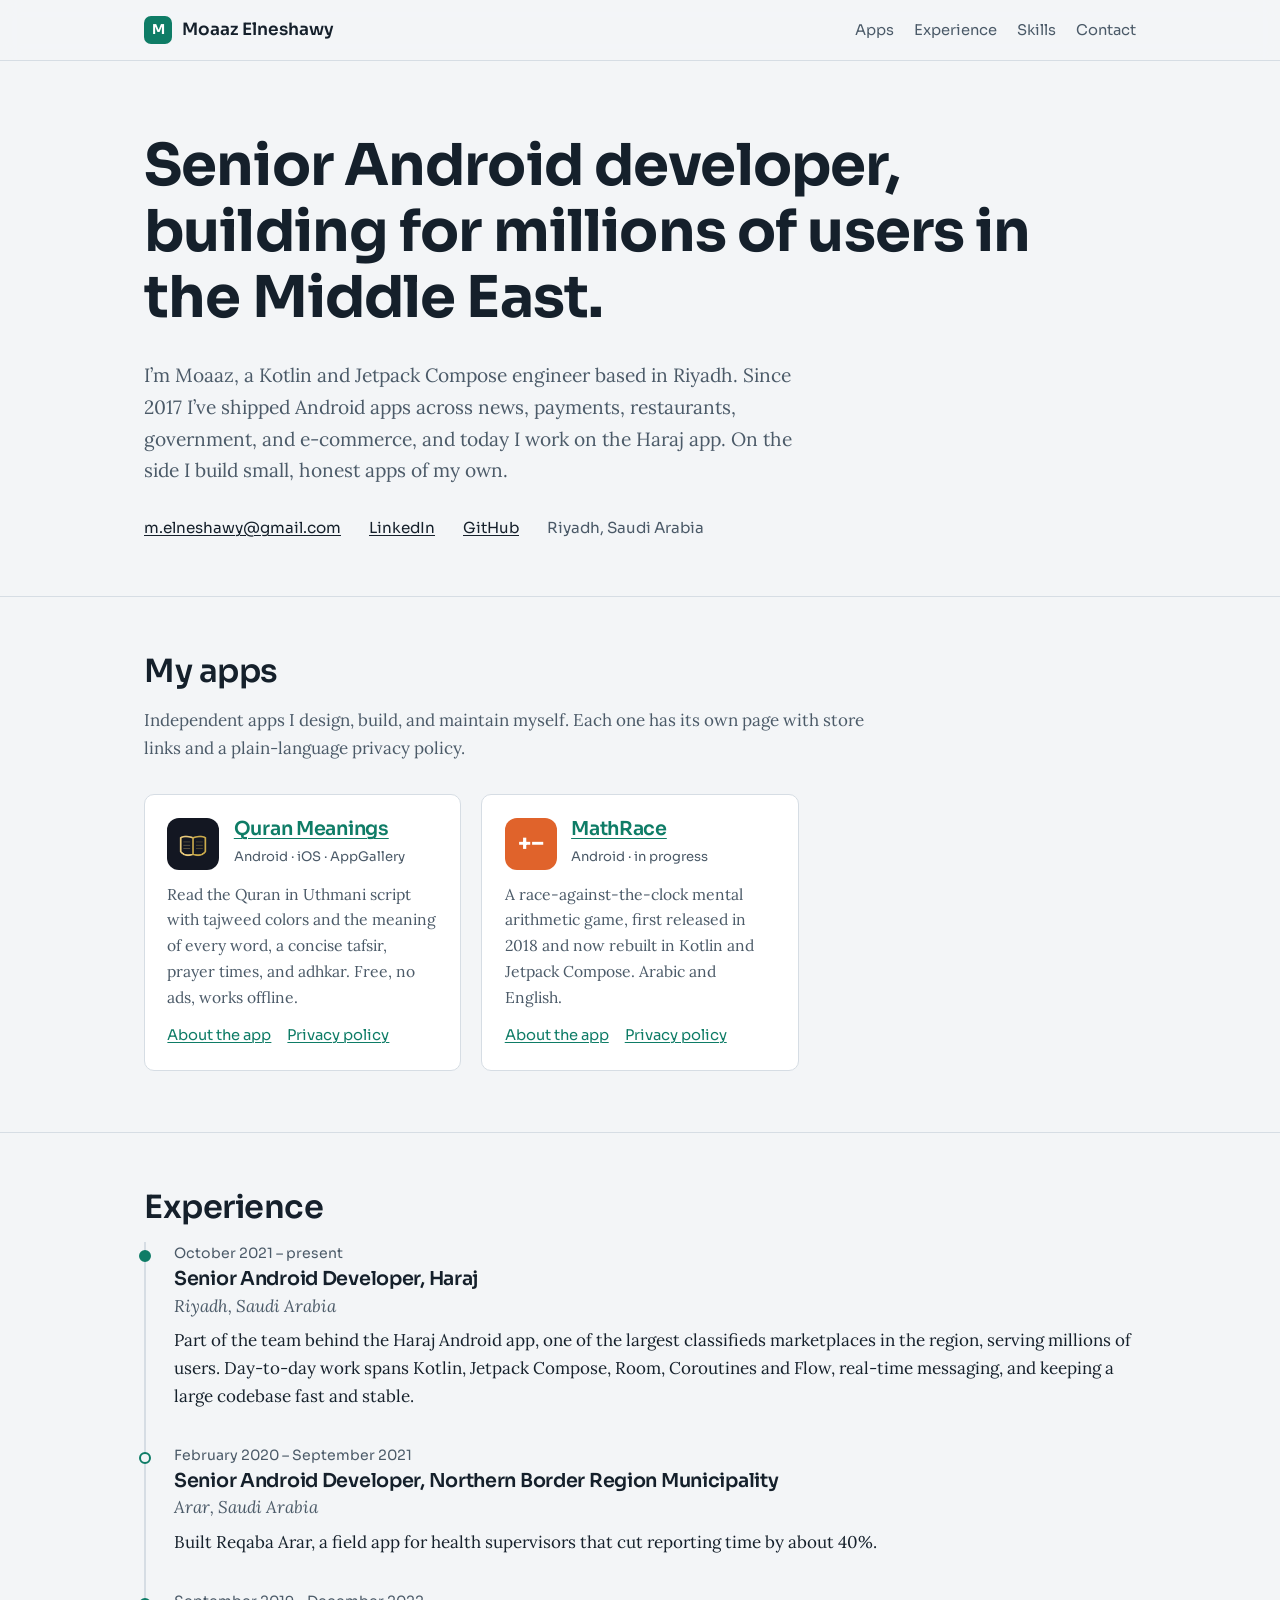
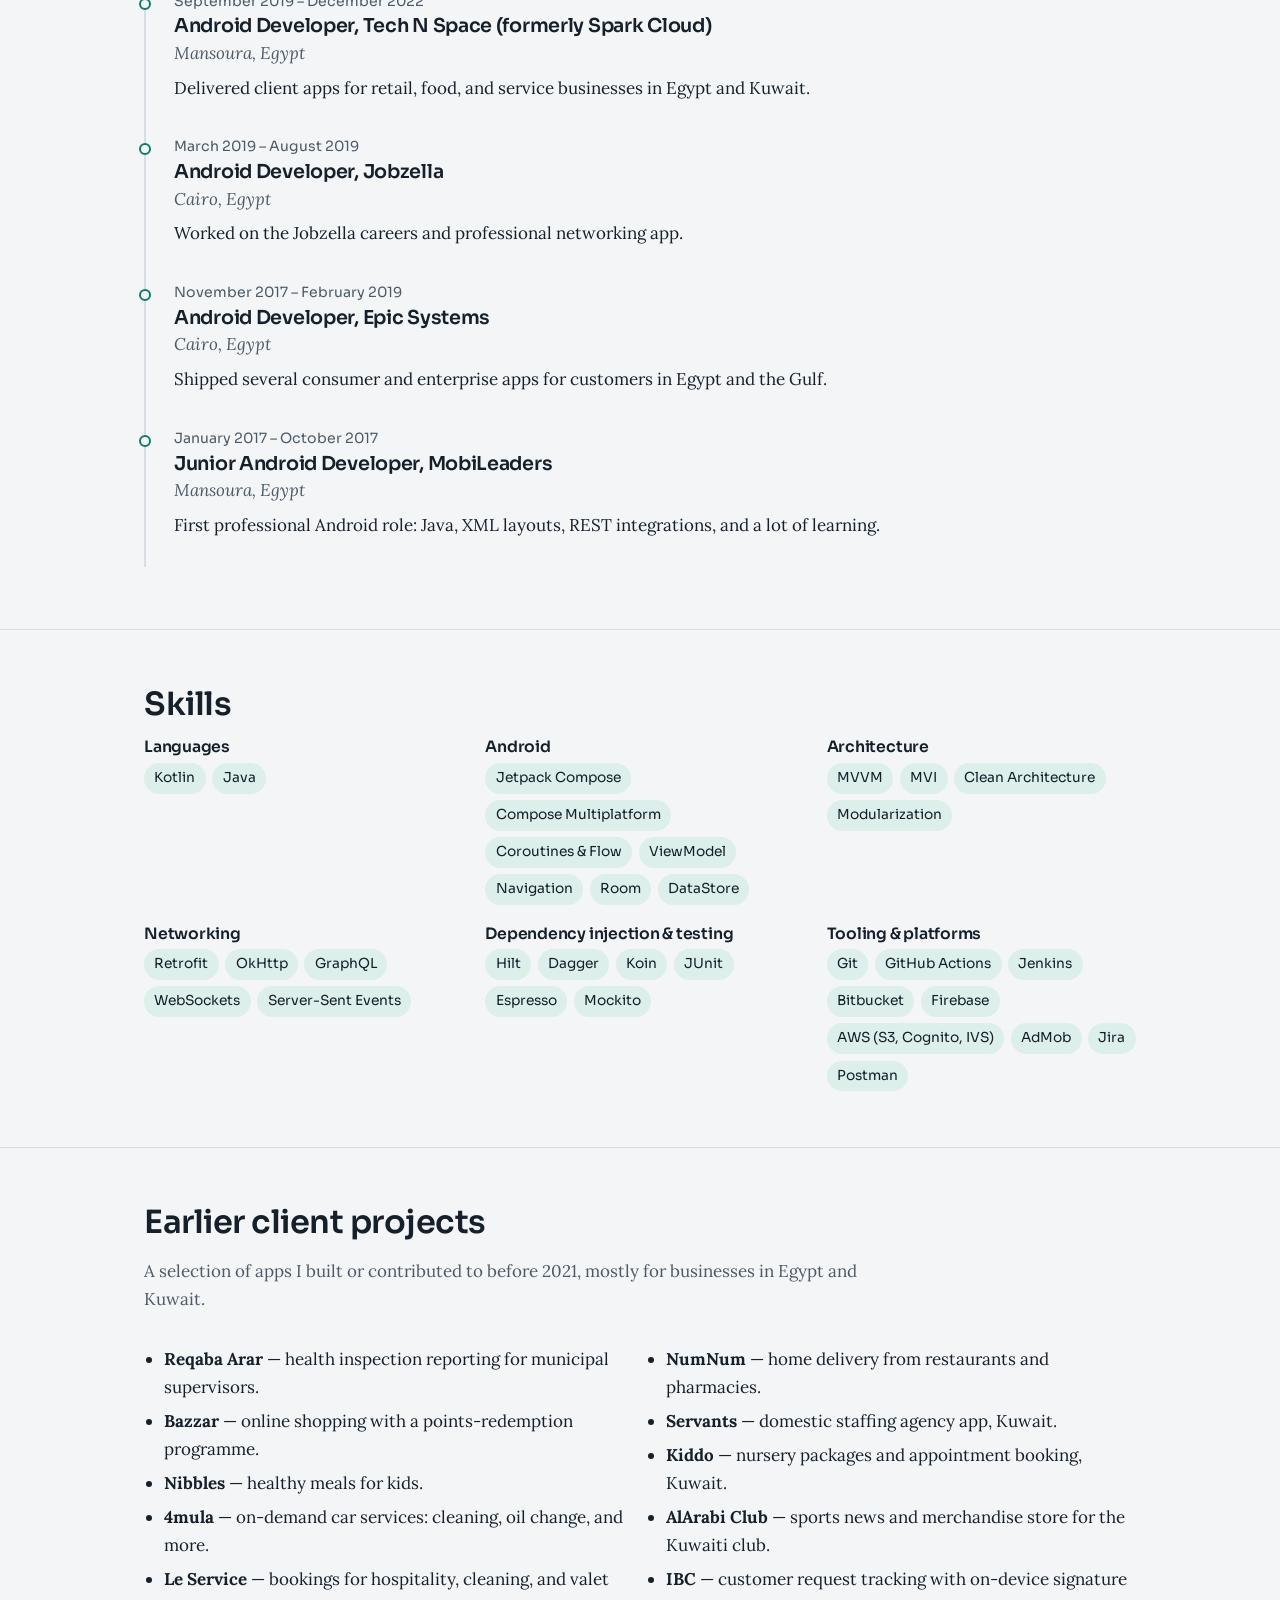
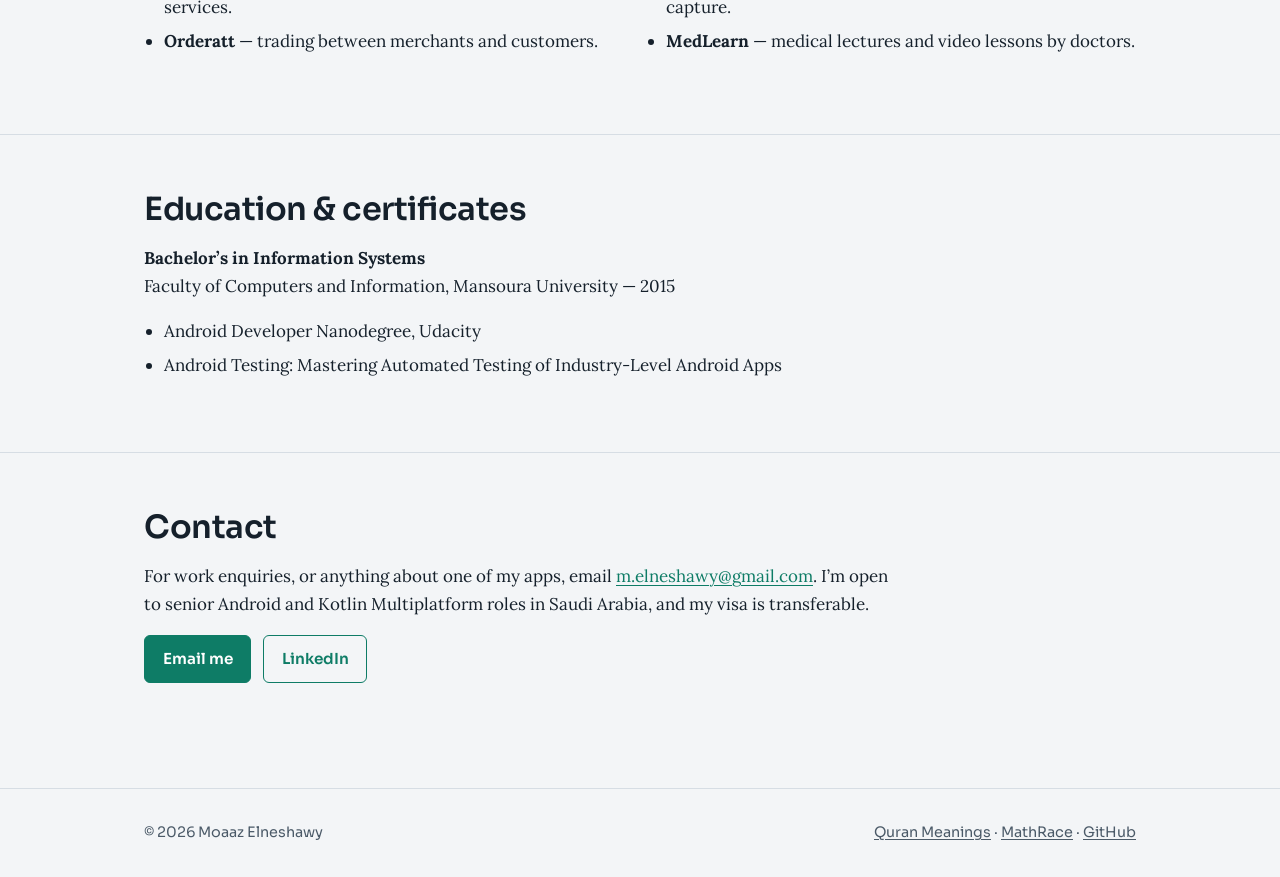
==== commit a4db28ca: "Rename Quran Meanings to القرآن ومعانيه and mention tajweed The app's Arabic name changed from معاني" ====
--- a/index.html
+++ b/index.html
@@ -1,305 +1,207 @@
 <!DOCTYPE html>
-<html lang="ar" dir="rtl" data-theme="dark">
+<html lang="en">
 <head>
-  <meta charset="UTF-8">
+  <meta charset="utf-8">
   <meta name="viewport" content="width=device-width, initial-scale=1">
-  <meta http-equiv="Content-Security-Policy" content="default-src 'none'; script-src 'self'; style-src 'self'; img-src 'self'; font-src 'self'; base-uri 'none'; form-action 'none'">
-  <meta name="referrer" content="strict-origin-when-cross-origin">
-  <title>معاني القرآن — اقرأ القرآن وافهم كل كلمة</title>
-  <meta name="description" content="تطبيق معاني القرآن: قراءة القرآن بالرسم العثماني، معاني الكلمات من البيان، تفسير الرواد، مواقيت الصلاة والقبلة، والأذكار. متوفر لأندرويد و iOS وهواوي.">
-  <link rel="canonical" href="https://moaazelneshawy.github.io/quran-meanings/">
-  <link rel="alternate" hreflang="ar" href="https://moaazelneshawy.github.io/quran-meanings/">
-  <link rel="alternate" hreflang="en" href="https://moaazelneshawy.github.io/quran-meanings/en/">
-  <link rel="alternate" hreflang="x-default" href="https://moaazelneshawy.github.io/quran-meanings/">
+  <title>Moaaz Elneshawy — Senior Android Developer</title>
+  <meta name="description" content="Senior Android developer in Riyadh building Kotlin and Jetpack Compose apps, currently at Haraj. Resume, independent apps, and privacy policies.">
+  <meta property="og:title" content="Moaaz Elneshawy — Senior Android Developer">
+  <meta property="og:description" content="Kotlin, Jetpack Compose, Compose Multiplatform. Nine years of Android, currently at Haraj.">
   <meta property="og:type" content="website">
-  <meta property="og:title" content="معاني القرآن — اقرأ القرآن وافهم كل كلمة">
-  <meta property="og:description" content="قراءة بالرسم العثماني، معاني الكلمات، التفسير، مواقيت الصلاة، والأذكار — في تطبيق واحد.">
-  <meta property="og:image" content="https://moaazelneshawy.github.io/quran-meanings/assets/img/app-icon-1024.png">
-  <meta property="og:url" content="https://moaazelneshawy.github.io/quran-meanings/">
-  <meta property="og:locale" content="ar">
-  <meta name="twitter:card" content="summary">
-  <link rel="icon" type="image/png" href="favicon.png">
-  <link rel="apple-touch-icon" href="apple-touch-icon.png">
-  <link rel="stylesheet" href="assets/css/style.css">
-  <script src="assets/js/theme.js"></script>
-  <script type="application/ld+json">
-  {
-    "@context": "https://schema.org",
-    "@type": "MobileApplication",
-    "name": "معاني القرآن",
-    "alternateName": "Quran Meanings",
-    "operatingSystem": "Android, iOS",
-    "applicationCategory": "ReferenceApplication",
-    "description": "قراءة القرآن بالرسم العثماني مع معاني الكلمات والتفسير ومواقيت الصلاة والأذكار.",
-    "offers": { "@type": "Offer", "price": "0" }
-  }
-  </script>
+  <meta property="og:url" content="https://moaazelneshawy.github.io/">
+  <link rel="canonical" href="https://moaazelneshawy.github.io/">
+  <link rel="stylesheet" href="assets/style.css">
 </head>
 <body>
 
 <header class="site-header">
-  <div class="container">
-    <a class="brand" href="#">
-      <img src="assets/img/icon-192.png" alt="أيقونة معاني القرآن" width="34" height="34">
-      معاني القرآن
-    </a>
-    <nav class="site-nav" aria-label="التنقل">
-      <a href="#features">المزايا</a>
-      <a href="#screens">من داخل التطبيق</a>
-      <a href="#about">عن التطبيق</a>
-      <a href="privacy.html">الخصوصية</a>
+  <div class="wrap">
+    <a class="brand" href="./"><span class="brand-mark" aria-hidden="true">M</span> Moaaz Elneshawy</a>
+    <nav class="site-nav" aria-label="Sections">
+      <a href="#apps">Apps</a>
+      <a href="#experience">Experience</a>
+      <a href="#skills">Skills</a>
+      <a href="#contact">Contact</a>
     </nav>
-    <div class="header-actions">
-      <a class="lang-switch" href="en/" lang="en" hreflang="en">English</a>
-      <button class="theme-toggle" type="button" aria-label="تبديل المظهر">
-        <svg class="icon-moon" viewBox="0 0 24 24" fill="none" stroke="currentColor" stroke-width="2" aria-hidden="true"><path d="M21 12.8A9 9 0 1 1 11.2 3 7 7 0 0 0 21 12.8z"/></svg>
-        <svg class="icon-sun" viewBox="0 0 24 24" fill="none" stroke="currentColor" stroke-width="2" aria-hidden="true"><circle cx="12" cy="12" r="4"/><path d="M12 2v2M12 20v2M4.9 4.9l1.4 1.4M17.7 17.7l1.4 1.4M2 12h2M20 12h2M4.9 19.1l1.4-1.4M17.7 6.3l1.4-1.4"/></svg>
-      </button>
-    </div>
   </div>
 </header>
 
 <main>
 
-  <!-- ==================== hero ==================== -->
   <section class="hero">
-    <div class="container">
-      <div class="hero-copy">
-        <h1>اقرأ القرآن وافهم كل كلمة</h1>
-        <p class="tagline">قراءة بالرسم العثماني، معاني الكلمات آيةً آية، التفسير الميسّر، مواقيت الصلاة، والأذكار — في تطبيق واحد.</p>
-        <p class="quran hero-verse">﴿الرَّحْمَٰنُ ۝ عَلَّمَ الْقُرْآنَ ۝ خَلَقَ الْإِنسَانَ ۝ عَلَّمَهُ الْبَيَانَ﴾</p>
-        <div class="store-badges">
-          <a class="badge-soon" href="#" data-soon="قريباً" aria-label="Google Play — قريباً"><img src="assets/img/badges/gplay-badge.svg" alt="احصل عليه من Google Play" height="52"></a>
-          <a class="badge-soon" href="#" data-soon="قريباً" aria-label="App Store — قريباً"><img src="assets/img/badges/appstore-badge.svg" alt="حمّله من App Store" height="52"></a>
-          <a class="badge-soon" href="#" data-soon="قريباً" aria-label="AppGallery — قريباً"><img src="assets/img/badges/appgallery-badge.svg" alt="استكشفه على AppGallery" height="52"></a>
-        </div>
+    <div class="wrap">
+      <h1>Senior Android developer, building for millions of users in the Middle East.</h1>
+      <p class="lede">I’m Moaaz, a Kotlin and Jetpack Compose engineer based in Riyadh. Since 2017 I’ve shipped Android apps across news, payments, restaurants, government, and e-commerce, and today I work on the Haraj app. On the side I build small, honest apps of my own.</p>
+      <div class="hero-meta">
+        <a href="mailto:m.elneshawy@gmail.com">m.elneshawy@gmail.com</a>
+        <a href="https://www.linkedin.com/in/moaaz-elneshawy" rel="me">LinkedIn</a>
+        <a href="https://github.com/MoaazElneshawy" rel="me">GitHub</a>
+        <span>Riyadh, Saudi Arabia</span>
       </div>
-
-      <!-- phone frame: recreated reading screen -->
-      <div class="hero-phone">
-        <div class="phone" aria-hidden="true">
-          <div class="phone-screen">
-            <div class="app-topbar">سورة الرحمن</div>
-            <div class="app-body">
-              <p class="quran basmala">بِسْمِ اللَّهِ الرَّحْمَٰنِ الرَّحِيمِ</p>
-              <p class="quran reading-text">الرَّحْمَٰنُ ﴿١﴾ عَلَّمَ الْقُرْآنَ ﴿٢﴾ خَلَقَ الْإِنسَانَ ﴿٣﴾ عَلَّمَهُ الْبَيَانَ ﴿٤﴾ الشَّمْسُ وَالْقَمَرُ بِحُسْبَانٍ ﴿٥﴾ وَالنَّجْمُ وَالشَّجَرُ يَسْجُدَانِ ﴿٦﴾</p>
+    </div>
+  </section>
+
+  <section id="apps">
+    <div class="wrap">
+      <h2>My apps</h2>
+      <p class="section-intro">Independent apps I design, build, and maintain myself. Each one has its own page with store links and a plain-language privacy policy.</p>
+      <ul class="app-grid">
+        <li class="app-card">
+          <div class="app-card-head">
+            <img class="app-icon" src="quran-meanings/assets/img/icon-192.png" alt="" width="52" height="52">
+            <div>
+              <h3><a href="apps/quran-meanings/">Quran Meanings</a></h3>
+              <span class="status">Android · iOS · AppGallery</span>
             </div>
-            <div class="app-bottomnav">
-              <span class="active"><svg viewBox="0 0 24 24" fill="none" stroke="currentColor" stroke-width="2"><path d="M4 19.5A2.5 2.5 0 0 1 6.5 17H20V4H6.5A2.5 2.5 0 0 0 4 6.5v13z"/></svg>السور</span>
-              <span><svg viewBox="0 0 24 24" fill="none" stroke="currentColor" stroke-width="2"><circle cx="11" cy="11" r="7"/><path d="m21 21-4.3-4.3"/></svg>البحث</span>
-              <span><svg viewBox="0 0 24 24" fill="none" stroke="currentColor" stroke-width="2"><path d="M19 21l-7-5-7 5V5a2 2 0 0 1 2-2h10a2 2 0 0 1 2 2z"/></svg>المحفوظات</span>
-              <span><svg viewBox="0 0 24 24" fill="none" stroke="currentColor" stroke-width="2"><circle cx="12" cy="12" r="9"/><path d="M12 7v5l3 2"/></svg>الصلاة</span>
-              <span><svg viewBox="0 0 24 24" fill="none" stroke="currentColor" stroke-width="2"><path d="M12 3a4 4 0 1 0 0 8 4 4 0 0 0 0-8zM6 21a6 6 0 0 1 12 0"/></svg>الأذكار</span>
+          </div>
+          <p>Read the Quran in Uthmani script with tajweed colors and the meaning of every word, a concise tafsir, prayer times, and adhkar. Free, no ads, works offline.</p>
+          <div class="app-links">
+            <a href="apps/quran-meanings/">About the app</a>
+            <a href="https://moaazelneshawy.github.io/quran-meanings/privacy.html">Privacy policy</a>
+          </div>
+        </li>
+        <li class="app-card">
+          <div class="app-card-head">
+            <span class="app-icon" style="background:#E0632B" aria-hidden="true">+−</span>
+            <div>
+              <h3><a href="apps/mathrace/">MathRace</a></h3>
+              <span class="status">Android · in progress</span>
             </div>
           </div>
+          <p>A race-against-the-clock mental arithmetic game, first released in 2018 and now rebuilt in Kotlin and Jetpack Compose. Arabic and English.</p>
+          <div class="app-links">
+            <a href="apps/mathrace/">About the app</a>
+            <a href="apps/mathrace/privacy.html">Privacy policy</a>
+          </div>
+        </li>
+      </ul>
+    </div>
+  </section>
+
+  <section id="experience">
+    <div class="wrap">
+      <h2>Experience</h2>
+      <ol class="timeline">
+        <li>
+          <span class="when">October 2021 – present</span>
+          <h3>Senior Android Developer, Haraj</h3>
+          <div class="where">Riyadh, Saudi Arabia</div>
+          <p>Part of the team behind the Haraj Android app, one of the largest classifieds marketplaces in the region, serving millions of users. Day-to-day work spans Kotlin, Jetpack Compose, Room, Coroutines and Flow, real-time messaging, and keeping a large codebase fast and stable.</p>
+        </li>
+        <li>
+          <span class="when">February 2020 – September 2021</span>
+          <h3>Senior Android Developer, Northern Border Region Municipality</h3>
+          <div class="where">Arar, Saudi Arabia</div>
+          <p>Built Reqaba Arar, a field app for health supervisors that cut reporting time by about 40%.</p>
+        </li>
+        <li>
+          <span class="when">September 2019 – December 2022</span>
+          <h3>Android Developer, Tech N Space (formerly Spark Cloud)</h3>
+          <div class="where">Mansoura, Egypt</div>
+          <p>Delivered client apps for retail, food, and service businesses in Egypt and Kuwait.</p>
+        </li>
+        <li>
+          <span class="when">March 2019 – August 2019</span>
+          <h3>Android Developer, Jobzella</h3>
+          <div class="where">Cairo, Egypt</div>
+          <p>Worked on the Jobzella careers and professional networking app.</p>
+        </li>
+        <li>
+          <span class="when">November 2017 – February 2019</span>
+          <h3>Android Developer, Epic Systems</h3>
+          <div class="where">Cairo, Egypt</div>
+          <p>Shipped several consumer and enterprise apps for customers in Egypt and the Gulf.</p>
+        </li>
+        <li>
+          <span class="when">January 2017 – October 2017</span>
+          <h3>Junior Android Developer, MobiLeaders</h3>
+          <div class="where">Mansoura, Egypt</div>
+          <p>First professional Android role: Java, XML layouts, REST integrations, and a lot of learning.</p>
+        </li>
+      </ol>
+    </div>
+  </section>
+
+  <section id="skills">
+    <div class="wrap">
+      <h2>Skills</h2>
+      <div class="skills">
+        <div>
+          <h3>Languages</h3>
+          <ul class="chips"><li>Kotlin</li><li>Java</li></ul>
+        </div>
+        <div>
+          <h3>Android</h3>
+          <ul class="chips"><li>Jetpack Compose</li><li>Compose Multiplatform</li><li>Coroutines &amp; Flow</li><li>ViewModel</li><li>Navigation</li><li>Room</li><li>DataStore</li></ul>
+        </div>
+        <div>
+          <h3>Architecture</h3>
+          <ul class="chips"><li>MVVM</li><li>MVI</li><li>Clean Architecture</li><li>Modularization</li></ul>
+        </div>
+        <div>
+          <h3>Networking</h3>
+          <ul class="chips"><li>Retrofit</li><li>OkHttp</li><li>GraphQL</li><li>WebSockets</li><li>Server-Sent Events</li></ul>
+        </div>
+        <div>
+          <h3>Dependency injection &amp; testing</h3>
+          <ul class="chips"><li>Hilt</li><li>Dagger</li><li>Koin</li><li>JUnit</li><li>Espresso</li><li>Mockito</li></ul>
+        </div>
+        <div>
+          <h3>Tooling &amp; platforms</h3>
+          <ul class="chips"><li>Git</li><li>GitHub Actions</li><li>Jenkins</li><li>Bitbucket</li><li>Firebase</li><li>AWS (S3, Cognito, IVS)</li><li>AdMob</li><li>Jira</li><li>Postman</li></ul>
         </div>
       </div>
     </div>
   </section>
 
-  <!-- ==================== features ==================== -->
-  <section id="features">
-    <div class="container">
-      <div class="section-head">
-        <h2>كل ما تحتاجه لفهم كتاب الله</h2>
-        <p>ستّ مزايا رئيسية صُمّمت لتجعل القراءة والفهم أسهل وأجمل.</p>
-      </div>
-      <div class="features-grid">
-        <div class="feature-card">
-          <div class="f-icon"><svg viewBox="0 0 24 24" fill="none" stroke-width="2"><path d="M4 19.5A2.5 2.5 0 0 1 6.5 17H20V4H6.5A2.5 2.5 0 0 0 4 6.5v13zM4 19.5A2.5 2.5 0 0 0 6.5 22H20v-5"/></svg></div>
-          <h3>قراءة السور</h3>
-          <p>نص القرآن كاملاً بالرسم العثماني وخط حفص، مع خاصية «متابعة القراءة» من حيث توقفت وتكبير الخط.</p>
-        </div>
-        <div class="feature-card">
-          <div class="f-icon"><svg viewBox="0 0 24 24" fill="none" stroke-width="2"><path d="M2 6h9M2 12h9M2 18h7M15 4l4 16M13 10h8"/></svg></div>
-          <h3>معاني الكلمات والتفسير</h3>
-          <p>معنى كل كلمة تمت مراجعتها و تدقيقها، مع التفسير الميسّر من موسوعة «الرواد» لكل مجموعة آيات.</p>
-        </div>
-        <div class="feature-card">
-          <div class="f-icon"><svg viewBox="0 0 24 24" fill="none" stroke-width="2"><circle cx="11" cy="11" r="7"/><path d="m21 21-4.3-4.3"/></svg></div>
-          <h3>بحث شامل</h3>
-          <p>ابحث في القرآن كله عن أي آية أو كلمة، مع إبراز نتائج البحث داخل النص.</p>
-        </div>
-        <div class="feature-card">
-          <div class="f-icon"><svg viewBox="0 0 24 24" fill="none" stroke-width="2"><path d="M19 21l-7-5-7 5V5a2 2 0 0 1 2-2h10a2 2 0 0 1 2 2z"/></svg></div>
-          <h3>المحفوظات</h3>
-          <p>احفظ الآيات التي تريد الرجوع إليها، ونظّمها وعُد إليها بضغطة واحدة.</p>
-        </div>
-        <div class="feature-card">
-          <div class="f-icon"><svg viewBox="0 0 24 24" fill="none" stroke-width="2"><circle cx="12" cy="12" r="9"/><path d="M12 7v5l3 2"/></svg></div>
-          <h3>مواقيت الصلاة والقبلة</h3>
-          <p>مواقيت دقيقة حسب موقعك مع بطاقة «الصلاة القادمة» واتجاه القبلة. موقعك لا يُخزَّن أبداً.</p>
-        </div>
-        <div class="feature-card">
-          <div class="f-icon"><svg viewBox="0 0 24 24" fill="none" stroke-width="2"><path d="M12 3a4 4 0 1 0 0 8 4 4 0 0 0 0-8zM6 21a6 6 0 0 1 12 0M12 11v3"/></svg></div>
-          <h3>الأذكار</h3>
-          <p>أذكار الصباح والمساء والصلاة والسفر والحج، مصنّفة وقابلة للمشاركة كنص أو صورة.</p>
-        </div>
-      </div>
-    </div>
-  </section>
-
-  <!-- ==================== screens ==================== -->
-  <section id="screens">
-    <div class="section-head">
-      <h2>من داخل التطبيق</h2>
-      <p>واجهة داكنة مريحة بلمسات ذهبية، ومظهر فاتح لمن يفضّله.</p>
-    </div>
-    <div class="screens-strip">
-
-      <div>
-        <div class="phone" aria-hidden="true">
-          <div class="phone-screen">
-            <div class="app-topbar">السور</div>
-            <div class="app-body">
-              <div class="surah-row"><span class="ayah-badge">١</span><span><span class="s-name">الفاتحة</span><br><span class="s-meta">مكية · ٧ آيات</span></span></div>
-              <div class="surah-row"><span class="ayah-badge">٢</span><span><span class="s-name">البقرة</span><br><span class="s-meta">مدنية · ٢٨٦ آية</span></span></div>
-              <div class="surah-row"><span class="ayah-badge">٣</span><span><span class="s-name">آل عمران</span><br><span class="s-meta">مدنية · ٢٠٠ آية</span></span></div>
-              <div class="surah-row"><span class="ayah-badge">٤</span><span><span class="s-name">النساء</span><br><span class="s-meta">مدنية · ١٧٦ آية</span></span></div>
-              <div class="surah-row"><span class="ayah-badge">٥</span><span><span class="s-name">المائدة</span><br><span class="s-meta">مدنية · ١٢٠ آية</span></span></div>
-              <div class="surah-row"><span class="ayah-badge">٦</span><span><span class="s-name">الأنعام</span><br><span class="s-meta">مكية · ١٦٥ آية</span></span></div>
-            </div>
-            <div class="app-bottomnav">
-              <span class="active"><svg viewBox="0 0 24 24" fill="none" stroke="currentColor" stroke-width="2"><path d="M4 19.5A2.5 2.5 0 0 1 6.5 17H20V4H6.5A2.5 2.5 0 0 0 4 6.5v13z"/></svg>السور</span>
-              <span><svg viewBox="0 0 24 24" fill="none" stroke="currentColor" stroke-width="2"><circle cx="11" cy="11" r="7"/><path d="m21 21-4.3-4.3"/></svg>البحث</span>
-              <span><svg viewBox="0 0 24 24" fill="none" stroke="currentColor" stroke-width="2"><path d="M19 21l-7-5-7 5V5a2 2 0 0 1 2-2h10a2 2 0 0 1 2 2z"/></svg>المحفوظات</span>
-              <span><svg viewBox="0 0 24 24" fill="none" stroke="currentColor" stroke-width="2"><circle cx="12" cy="12" r="9"/><path d="M12 7v5l3 2"/></svg>الصلاة</span>
-              <span><svg viewBox="0 0 24 24" fill="none" stroke="currentColor" stroke-width="2"><path d="M12 3a4 4 0 1 0 0 8 4 4 0 0 0 0-8zM6 21a6 6 0 0 1 12 0"/></svg>الأذكار</span>
-            </div>
-          </div>
-        </div>
-        <p class="screen-caption">قائمة السور</p>
-      </div>
-
-      <div>
-        <div class="phone" aria-hidden="true">
-          <div class="phone-screen">
-            <div class="app-topbar">سورة الفاتحة</div>
-            <div class="app-body">
-              <div class="tab-pill"><span class="active">المعاني</span><span>تفسير الرواد</span></div>
-              <p class="quran meaning-ayah">صِرَاطَ الَّذِينَ أَنْعَمْتَ عَلَيْهِمْ غَيْرِ الْمَغْضُوبِ عَلَيْهِمْ وَلَا الضَّالِّينَ ﴿٧﴾</p>
-              <div class="word-row"><span class="w">صِرَاطَ</span><span class="m">طريق</span></div>
-              <div class="word-row"><span class="w">أَنْعَمْتَ</span><span class="m">تفضّلت وأحسنت</span></div>
-              <div class="word-row"><span class="w">الْمَغْضُوبِ عَلَيْهِمْ</span><span class="m">الذين حلّ عليهم الغضب</span></div>
-              <div class="word-row"><span class="w">الضَّالِّينَ</span><span class="m">المنحرفين عن الحق</span></div>
-            </div>
-            <div class="app-bottomnav">
-              <span class="active"><svg viewBox="0 0 24 24" fill="none" stroke="currentColor" stroke-width="2"><path d="M4 19.5A2.5 2.5 0 0 1 6.5 17H20V4H6.5A2.5 2.5 0 0 0 4 6.5v13z"/></svg>السور</span>
-              <span><svg viewBox="0 0 24 24" fill="none" stroke="currentColor" stroke-width="2"><circle cx="11" cy="11" r="7"/><path d="m21 21-4.3-4.3"/></svg>البحث</span>
-              <span><svg viewBox="0 0 24 24" fill="none" stroke="currentColor" stroke-width="2"><path d="M19 21l-7-5-7 5V5a2 2 0 0 1 2-2h10a2 2 0 0 1 2 2z"/></svg>المحفوظات</span>
-              <span><svg viewBox="0 0 24 24" fill="none" stroke="currentColor" stroke-width="2"><circle cx="12" cy="12" r="9"/><path d="M12 7v5l3 2"/></svg>الصلاة</span>
-              <span><svg viewBox="0 0 24 24" fill="none" stroke="currentColor" stroke-width="2"><path d="M12 3a4 4 0 1 0 0 8 4 4 0 0 0 0-8zM6 21a6 6 0 0 1 12 0"/></svg>الأذكار</span>
-            </div>
-          </div>
-        </div>
-        <p class="screen-caption">معاني الكلمات والتفسير</p>
-      </div>
-
-      <div>
-        <div class="phone" aria-hidden="true">
-          <div class="phone-screen">
-            <div class="app-topbar">مواقيت الصلاة</div>
-            <div class="app-body">
-              <div class="next-prayer">
-                <div class="np-label">الصلاة القادمة</div>
-                <div class="np-name">المغرب</div>
-                <div class="np-time">٦:٤٢</div>
-              </div>
-              <div class="prayer-row"><span>الفجر</span><span class="p-time">٤:١٥</span></div>
-              <div class="prayer-row"><span>الظهر</span><span class="p-time">١٢:٠٥</span></div>
-              <div class="prayer-row"><span>العصر</span><span class="p-time">٣:٣٠</span></div>
-              <div class="prayer-row"><span>المغرب</span><span class="p-time">٦:٤٢</span></div>
-              <div class="prayer-row"><span>العشاء</span><span class="p-time">٨:١٢</span></div>
-            </div>
-            <div class="app-bottomnav">
-              <span><svg viewBox="0 0 24 24" fill="none" stroke="currentColor" stroke-width="2"><path d="M4 19.5A2.5 2.5 0 0 1 6.5 17H20V4H6.5A2.5 2.5 0 0 0 4 6.5v13z"/></svg>السور</span>
-              <span><svg viewBox="0 0 24 24" fill="none" stroke="currentColor" stroke-width="2"><circle cx="11" cy="11" r="7"/><path d="m21 21-4.3-4.3"/></svg>البحث</span>
-              <span><svg viewBox="0 0 24 24" fill="none" stroke="currentColor" stroke-width="2"><path d="M19 21l-7-5-7 5V5a2 2 0 0 1 2-2h10a2 2 0 0 1 2 2z"/></svg>المحفوظات</span>
-              <span class="active"><svg viewBox="0 0 24 24" fill="none" stroke="currentColor" stroke-width="2"><circle cx="12" cy="12" r="9"/><path d="M12 7v5l3 2"/></svg>الصلاة</span>
-              <span><svg viewBox="0 0 24 24" fill="none" stroke="currentColor" stroke-width="2"><path d="M12 3a4 4 0 1 0 0 8 4 4 0 0 0 0-8zM6 21a6 6 0 0 1 12 0"/></svg>الأذكار</span>
-            </div>
-          </div>
-        </div>
-        <p class="screen-caption">مواقيت الصلاة</p>
-      </div>
-
-      <div>
-        <div class="phone" aria-hidden="true">
-          <div class="phone-screen">
-            <div class="app-topbar">الأذكار</div>
-            <div class="app-body">
-              <div class="zikr-card"><span class="ayah-badge">☀</span><span>أذكار الصباح والمساء<small>٣١ ذكراً</small></span></div>
-              <div class="zikr-card"><span class="ayah-badge">🕌</span><span>أذكار الصلاة<small>١٨ ذكراً</small></span></div>
-              <div class="zikr-card"><span class="ayah-badge">🌙</span><span>أذكار عامة<small>٤٥ ذكراً</small></span></div>
-              <div class="zikr-card"><span class="ayah-badge">✈</span><span>أذكار السفر<small>١٢ ذكراً</small></span></div>
-              <div class="zikr-card"><span class="ayah-badge">🕋</span><span>أذكار الحج والعمرة<small>١٦ ذكراً</small></span></div>
-            </div>
-            <div class="app-bottomnav">
-              <span><svg viewBox="0 0 24 24" fill="none" stroke="currentColor" stroke-width="2"><path d="M4 19.5A2.5 2.5 0 0 1 6.5 17H20V4H6.5A2.5 2.5 0 0 0 4 6.5v13z"/></svg>السور</span>
-              <span><svg viewBox="0 0 24 24" fill="none" stroke="currentColor" stroke-width="2"><circle cx="11" cy="11" r="7"/><path d="m21 21-4.3-4.3"/></svg>البحث</span>
-              <span><svg viewBox="0 0 24 24" fill="none" stroke="currentColor" stroke-width="2"><path d="M19 21l-7-5-7 5V5a2 2 0 0 1 2-2h10a2 2 0 0 1 2 2z"/></svg>المحفوظات</span>
-              <span><svg viewBox="0 0 24 24" fill="none" stroke="currentColor" stroke-width="2"><circle cx="12" cy="12" r="9"/><path d="M12 7v5l3 2"/></svg>الصلاة</span>
-              <span class="active"><svg viewBox="0 0 24 24" fill="none" stroke="currentColor" stroke-width="2"><path d="M12 3a4 4 0 1 0 0 8 4 4 0 0 0 0-8zM6 21a6 6 0 0 1 12 0"/></svg>الأذكار</span>
-            </div>
-          </div>
-        </div>
-        <p class="screen-caption">الأذكار</p>
-      </div>
-
-    </div>
-  </section>
-
-  <!-- ==================== about ==================== -->
-  <section id="about">
-    <div class="container">
-      <div class="section-head">
-        <h2>عن التطبيق</h2>
-        <p>تطبيق مجاني بلا إعلانات ولا تتبّع، هدفه تيسير فهم القرآن الكريم.</p>
-      </div>
-      <div class="about-card">
-        <p>يعتمد التطبيق على مصادر موثوقة:</p>
-        <ul>
-          <li><span><b>نص القرآن وخط حفص</b> — من مشروع tanzil.net</span></li>
-          <li><span><b>معاني الكلمات</b> — من مصادر موثوقة مُراجَعة</span></li>
-          <li><span><b>التفسير</b> — التفسير الميسّر من موسوعة الرواد عبر quranenc.com</span></li>
-          <li><span><b>مواقيت الصلاة</b> — عبر خدمة AlAdhan، ولا يُخزَّن موقعك إطلاقاً</span></li>
-        </ul>
-      </div>
+  <section id="projects">
+    <div class="wrap">
+      <h2>Earlier client projects</h2>
+      <p class="section-intro">A selection of apps I built or contributed to before 2021, mostly for businesses in Egypt and Kuwait.</p>
+      <ul class="project-list">
+        <li><strong>Reqaba Arar</strong> — health inspection reporting for municipal supervisors.</li>
+        <li><strong>Bazzar</strong> — online shopping with a points-redemption programme.</li>
+        <li><strong>Nibbles</strong> — healthy meals for kids.</li>
+        <li><strong>4mula</strong> — on-demand car services: cleaning, oil change, and more.</li>
+        <li><strong>Le Service</strong> — bookings for hospitality, cleaning, and valet services.</li>
+        <li><strong>Orderatt</strong> — trading between merchants and customers.</li>
+        <li><strong>NumNum</strong> — home delivery from restaurants and pharmacies.</li>
+        <li><strong>Servants</strong> — domestic staffing agency app, Kuwait.</li>
+        <li><strong>Kiddo</strong> — nursery packages and appointment booking, Kuwait.</li>
+        <li><strong>AlArabi Club</strong> — sports news and merchandise store for the Kuwaiti club.</li>
+        <li><strong>IBC</strong> — customer request tracking with on-device signature capture.</li>
+        <li><strong>MedLearn</strong> — medical lectures and video lessons by doctors.</li>
+      </ul>
+    </div>
+  </section>
+
+  <section id="education">
+    <div class="wrap">
+      <h2>Education &amp; certificates</h2>
+      <p><strong>Bachelor’s in Information Systems</strong><br>Faculty of Computers and Information, Mansoura University — 2015</p>
+      <ul>
+        <li>Android Developer Nanodegree, Udacity</li>
+        <li>Android Testing: Mastering Automated Testing of Industry-Level Android Apps</li>
+      </ul>
+    </div>
+  </section>
+
+  <section id="contact">
+    <div class="wrap">
+      <h2>Contact</h2>
+      <p class="measure">For work enquiries, or anything about one of my apps, email <a href="mailto:m.elneshawy@gmail.com">m.elneshawy@gmail.com</a>. I’m open to senior Android and Kotlin Multiplatform roles in Saudi Arabia, and my visa is transferable.</p>
+      <p><a class="btn btn-primary" href="mailto:m.elneshawy@gmail.com">Email me</a> <a class="btn" href="https://www.linkedin.com/in/moaaz-elneshawy">LinkedIn</a></p>
     </div>
   </section>
 
 </main>
 
-<!-- ==================== footer ==================== -->
 <footer class="site-footer">
-  <div class="container">
-    <div class="footer-grid">
-      <div>
-        <div class="footer-brand">
-          <img src="assets/img/icon-192.png" alt="" width="40" height="40">
-          <span>معاني القرآن<br><small class="brand-sub">Quran Meanings</small></span>
-        </div>
-      </div>
-      <div>
-        <div class="footer-stores">
-          <a class="badge-soon" href="#" data-soon="قريباً" aria-label="Google Play — قريباً"><img src="assets/img/badges/gplay-badge.svg" alt="احصل عليه من Google Play" height="44"></a>
-          <a class="badge-soon" href="#" data-soon="قريباً" aria-label="App Store — قريباً"><img src="assets/img/badges/appstore-badge.svg" alt="حمّله من App Store" height="44"></a>
-          <a class="badge-soon" href="#" data-soon="قريباً" aria-label="AppGallery — قريباً"><img src="assets/img/badges/appgallery-badge.svg" alt="استكشفه على AppGallery" height="44"></a>
-        </div>
-      </div>
-      <div class="footer-links">
-        <a href="privacy.html">سياسة الخصوصية</a>
-        <a id="contact-email" href="#">التواصل</a>
-        <a href="en/" lang="en">English</a>
-      </div>
-    </div>
-    <div class="footer-bottom">
-      <span>© ٢٠٢٦ معاني القرآن — Moaaz Elneshawy</span>
-      <span>تطبيق مجاني · بلا إعلانات · بلا تتبّع</span>
-    </div>
+  <div class="wrap">
+    <span>© 2026 Moaaz Elneshawy</span>
+    <span><a href="apps/quran-meanings/">Quran Meanings</a> · <a href="apps/mathrace/">MathRace</a> · <a href="https://github.com/MoaazElneshawy">GitHub</a></span>
   </div>
 </footer>
 
-<script src="assets/js/main.js"></script>
 </body>
 </html>
--- a/assets/style.css
+++ b/assets/style.css
@@ -0,0 +1,200 @@
+/* Moaaz Elneshawy — shared styles
+   Palette: steel paper, deep sea ink, bottle-green accent. */
+
+@import url('https://fonts.googleapis.com/css2?family=Sora:wght@400;500;600;700&family=Lora:ital,wght@0,400;0,500;1,400&display=swap');
+
+:root {
+  color-scheme: light;
+  --paper: #F3F5F7;
+  --paper-raised: #FFFFFF;
+  --ink: #15202B;
+  --ink-soft: #4B5A68;
+  --line: #D6DDE4;
+  --accent: #0E7C66;
+  --accent-ink: #FFFFFF;
+  --accent-soft: #DCEFEA;
+  --display: 'Sora', 'Segoe UI', Roboto, system-ui, sans-serif;
+  --body: 'Lora', Georgia, 'Times New Roman', serif;
+  --measure: 68ch;
+  --radius: 10px;
+  --radius-sm: 6px;
+}
+
+@media (prefers-color-scheme: dark) {
+  :root {
+    color-scheme: dark;
+    --paper: #121A1F;
+    --paper-raised: #1A242B;
+    --ink: #E8EDF0;
+    --ink-soft: #A3B1BC;
+    --line: #2B3942;
+    --accent: #3DBB9E;
+    --accent-ink: #0B1A16;
+    --accent-soft: #163A33;
+  }
+}
+
+*, *::before, *::after { box-sizing: border-box; }
+
+html { scroll-behavior: smooth; scroll-padding-top: 4.5rem; }
+
+body {
+  margin: 0;
+  background: var(--paper);
+  color: var(--ink);
+  font-family: var(--body);
+  font-size: 1.0625rem;
+  line-height: 1.65;
+  -webkit-font-smoothing: antialiased;
+}
+
+h1, h2, h3, h4 {
+  font-family: var(--display);
+  line-height: 1.15;
+  letter-spacing: -0.015em;
+  margin: 0 0 0.5em;
+  font-weight: 600;
+}
+h1 { font-size: clamp(2.2rem, 6vw, 3.6rem); font-weight: 700; }
+h2 { font-size: clamp(1.5rem, 3.5vw, 2rem); margin-top: 0; }
+h3 { font-size: 1.2rem; }
+
+p { margin: 0 0 1em; }
+a { color: var(--accent); text-decoration-thickness: 1px; text-underline-offset: 0.15em; }
+a:hover { text-decoration-thickness: 2px; }
+:focus-visible { outline: 3px solid var(--accent); outline-offset: 3px; border-radius: 3px; }
+img { max-width: 100%; height: auto; }
+ul { padding-left: 1.2em; }
+li { margin-bottom: 0.35em; }
+hr { border: 0; border-top: 1px solid var(--line); margin: 0; }
+
+.wrap { width: min(100% - 2.5rem, 62rem); margin-inline: auto; }
+.measure { max-width: var(--measure); }
+
+/* Header */
+.site-header {
+  position: sticky; top: 0; z-index: 10;
+  background: color-mix(in srgb, var(--paper) 88%, transparent);
+  backdrop-filter: blur(10px);
+  border-bottom: 1px solid var(--line);
+}
+.site-header .wrap {
+  display: flex; align-items: center; justify-content: space-between;
+  gap: 1rem; min-height: 3.75rem;
+}
+.brand {
+  font-family: var(--display); font-weight: 600; color: var(--ink);
+  text-decoration: none; display: inline-flex; align-items: center; gap: 0.6rem;
+}
+.brand-mark {
+  width: 1.75rem; height: 1.75rem; border-radius: 7px;
+  background: var(--accent); color: var(--accent-ink);
+  display: grid; place-items: center; font-size: 0.85rem; font-weight: 700;
+}
+.site-nav { display: flex; gap: 1.25rem; flex-wrap: wrap; }
+.site-nav a { font-family: var(--display); font-size: 0.92rem; color: var(--ink-soft); text-decoration: none; }
+.site-nav a:hover, .site-nav a[aria-current="page"] { color: var(--ink); text-decoration: underline; }
+
+/* Sections */
+section { padding-block: 3.5rem; }
+section + section { border-top: 1px solid var(--line); }
+.section-intro { color: var(--ink-soft); max-width: var(--measure); margin-bottom: 2rem; }
+
+/* Hero */
+.hero { padding-block: 4.5rem 3.5rem; }
+.hero .lede { font-size: 1.2rem; max-width: 56ch; color: var(--ink-soft); }
+.hero-meta {
+  display: flex; flex-wrap: wrap; gap: 0.6rem 1.75rem; margin-top: 1.75rem;
+  font-family: var(--display); font-size: 0.95rem;
+}
+.hero-meta a { color: var(--ink); }
+.hero-meta span { color: var(--ink-soft); }
+
+/* Buttons */
+.btn {
+  display: inline-block; font-family: var(--display); font-weight: 600; font-size: 0.95rem;
+  padding: 0.65rem 1.1rem; border-radius: var(--radius-sm); text-decoration: none;
+  border: 1px solid var(--accent); color: var(--accent);
+}
+.btn-primary { background: var(--accent); color: var(--accent-ink); }
+.btn + .btn { margin-left: 0.5rem; }
+
+/* App grid */
+.app-grid {
+  display: grid; gap: 1.25rem;
+  grid-template-columns: repeat(auto-fill, minmax(17rem, 1fr));
+  list-style: none; padding: 0; margin: 0;
+}
+.app-card {
+  background: var(--paper-raised); border: 1px solid var(--line); border-radius: var(--radius);
+  padding: 1.4rem; display: flex; flex-direction: column; gap: 0.75rem;
+}
+.app-card-head { display: flex; align-items: center; gap: 0.9rem; }
+.app-icon {
+  width: 3.25rem; height: 3.25rem; border-radius: 12px; flex: none;
+  display: grid; place-items: center; font-family: var(--display); font-weight: 700; font-size: 1.4rem;
+  color: #fff;
+}
+.app-card h3 { margin: 0; }
+.app-card .status { font-family: var(--display); font-size: 0.82rem; color: var(--ink-soft); }
+.app-card p { color: var(--ink-soft); margin: 0; font-size: 0.98rem; }
+.app-links { display: flex; flex-wrap: wrap; gap: 0.4rem 1rem; margin-top: auto; font-family: var(--display); font-size: 0.92rem; }
+
+/* Experience timeline (a real sequence, hence the rail) */
+.timeline { list-style: none; padding: 0; margin: 0; border-left: 2px solid var(--line); }
+.timeline li { position: relative; padding: 0 0 1.75rem 1.75rem; }
+.timeline li::before {
+  content: ""; position: absolute; left: -7px; top: 0.5rem;
+  width: 12px; height: 12px; border-radius: 50%;
+  background: var(--paper); border: 2px solid var(--accent);
+}
+.timeline li:first-child::before { background: var(--accent); }
+.timeline .when { font-family: var(--display); font-size: 0.88rem; color: var(--ink-soft); display: block; margin-bottom: 0.15rem; }
+.timeline h3 { margin-bottom: 0.1rem; }
+.timeline .where { color: var(--ink-soft); font-style: italic; }
+.timeline p { margin: 0.4rem 0 0; }
+
+/* Skills */
+.skills { display: grid; gap: 1.25rem 2rem; grid-template-columns: repeat(auto-fit, minmax(16rem, 1fr)); }
+.skills h3 { font-size: 0.98rem; margin-bottom: 0.4rem; }
+.chips { display: flex; flex-wrap: wrap; gap: 0.4rem; list-style: none; padding: 0; margin: 0; }
+.chips li {
+  font-family: var(--display); font-size: 0.86rem; margin: 0;
+  background: var(--accent-soft); color: var(--ink); padding: 0.25rem 0.65rem; border-radius: 999px;
+}
+
+/* Earlier projects */
+.project-list { columns: 2; column-gap: 2rem; padding-left: 1.2em; }
+@media (max-width: 40rem) { .project-list { columns: 1; } }
+.project-list li { break-inside: avoid; }
+
+/* Document pages (privacy, app pages) */
+.doc { padding-block: 3rem 4rem; }
+.doc h1 { font-size: clamp(1.9rem, 5vw, 2.8rem); }
+.doc h2 { font-size: 1.35rem; margin-top: 2.25rem; }
+.doc h3 { font-size: 1.05rem; margin-top: 1.5rem; }
+.doc .meta { font-family: var(--display); color: var(--ink-soft); font-size: 0.92rem; margin-bottom: 2rem; }
+.summary {
+  background: var(--paper-raised); border: 1px solid var(--line); border-left: 4px solid var(--accent);
+  border-radius: var(--radius-sm); padding: 1rem 1.25rem; margin: 1.5rem 0 2rem;
+}
+.summary ul { margin: 0; }
+.doc table { border-collapse: collapse; width: 100%; font-size: 0.95rem; margin: 1rem 0; }
+.doc th, .doc td { text-align: left; padding: 0.55rem 0.6rem; border-bottom: 1px solid var(--line); vertical-align: top; }
+.doc th { font-family: var(--display); font-weight: 600; }
+.table-scroll { overflow-x: auto; }
+
+/* Footer */
+.site-footer {
+  border-top: 1px solid var(--line); padding-block: 2rem; margin-top: 2rem;
+  color: var(--ink-soft); font-family: var(--display); font-size: 0.9rem;
+}
+.site-footer .wrap { display: flex; flex-wrap: wrap; justify-content: space-between; gap: 0.75rem 2rem; }
+.site-footer a { color: var(--ink-soft); }
+
+@media (prefers-reduced-motion: reduce) { html { scroll-behavior: auto; } }
+@media print {
+  .site-header, .site-footer, .btn { display: none; }
+  body { background: #fff; color: #000; font-size: 11pt; }
+  section { padding-block: 1.5rem; }
+}
